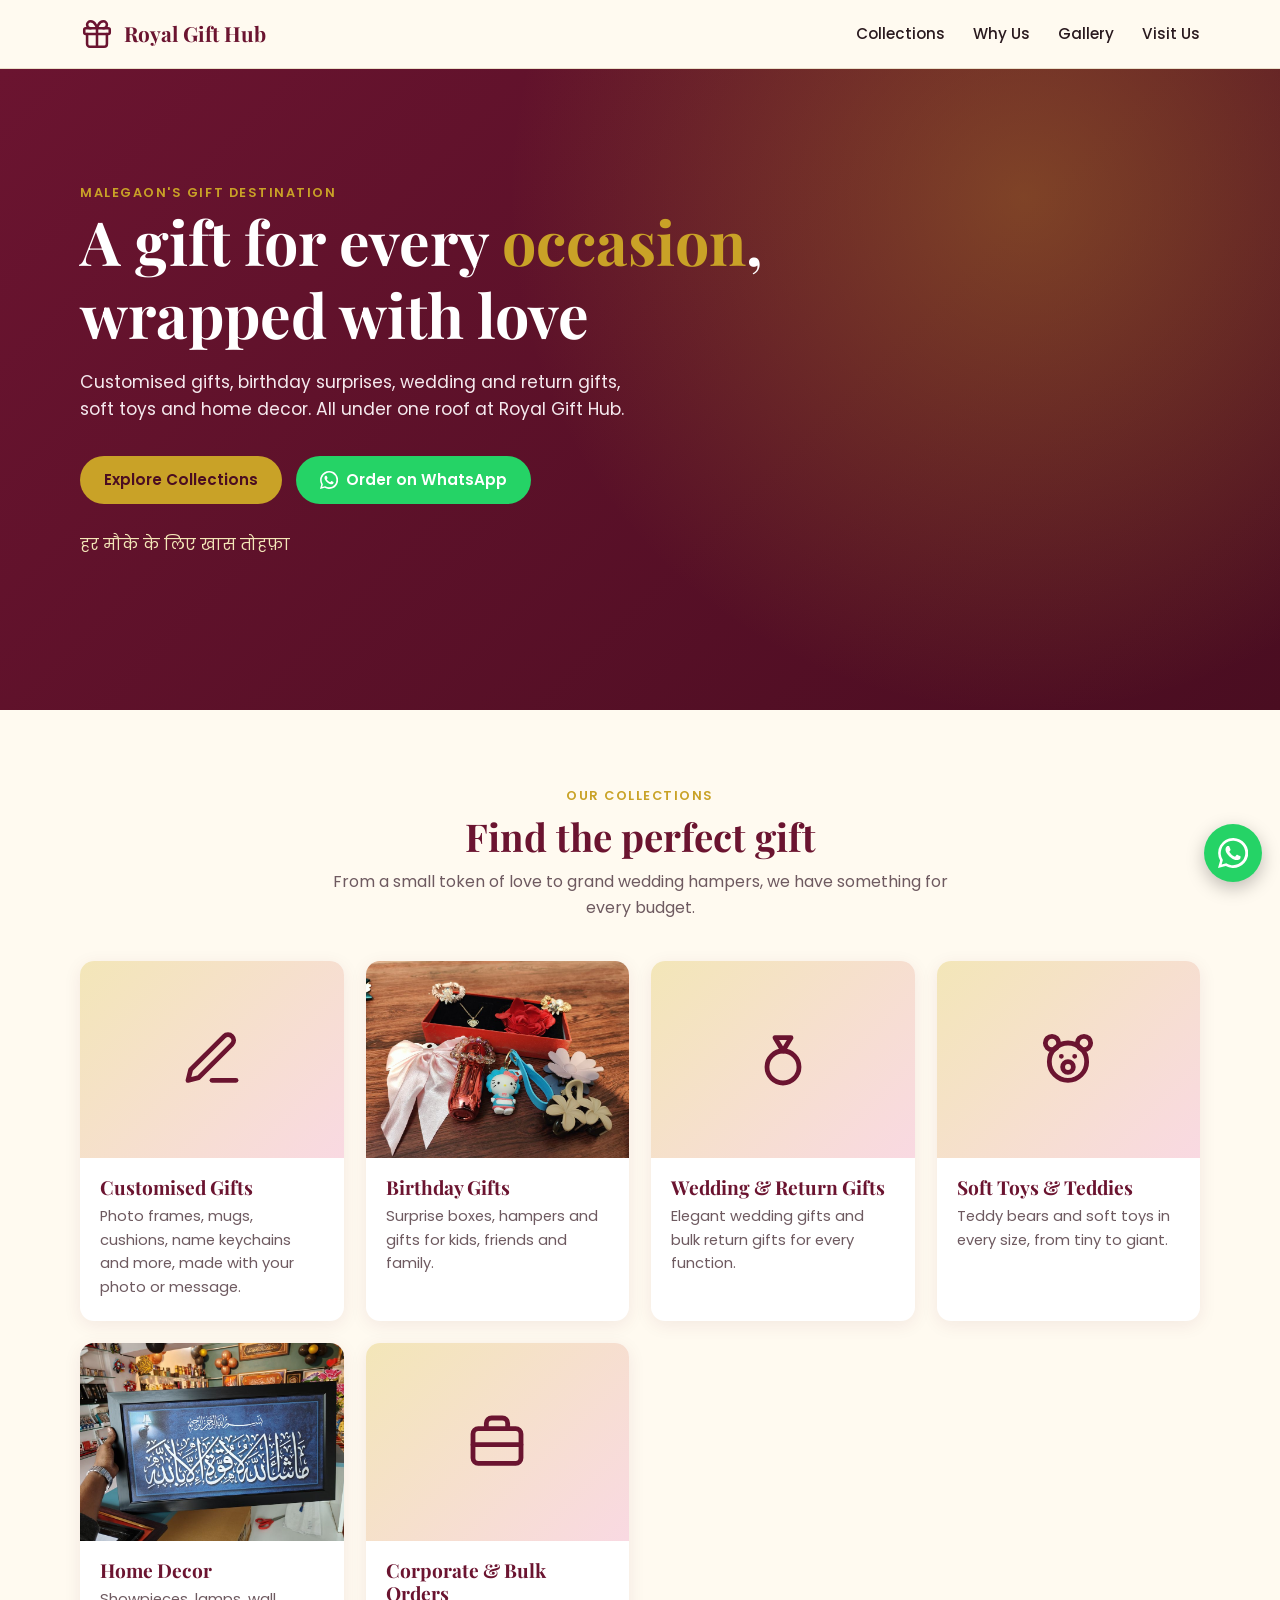
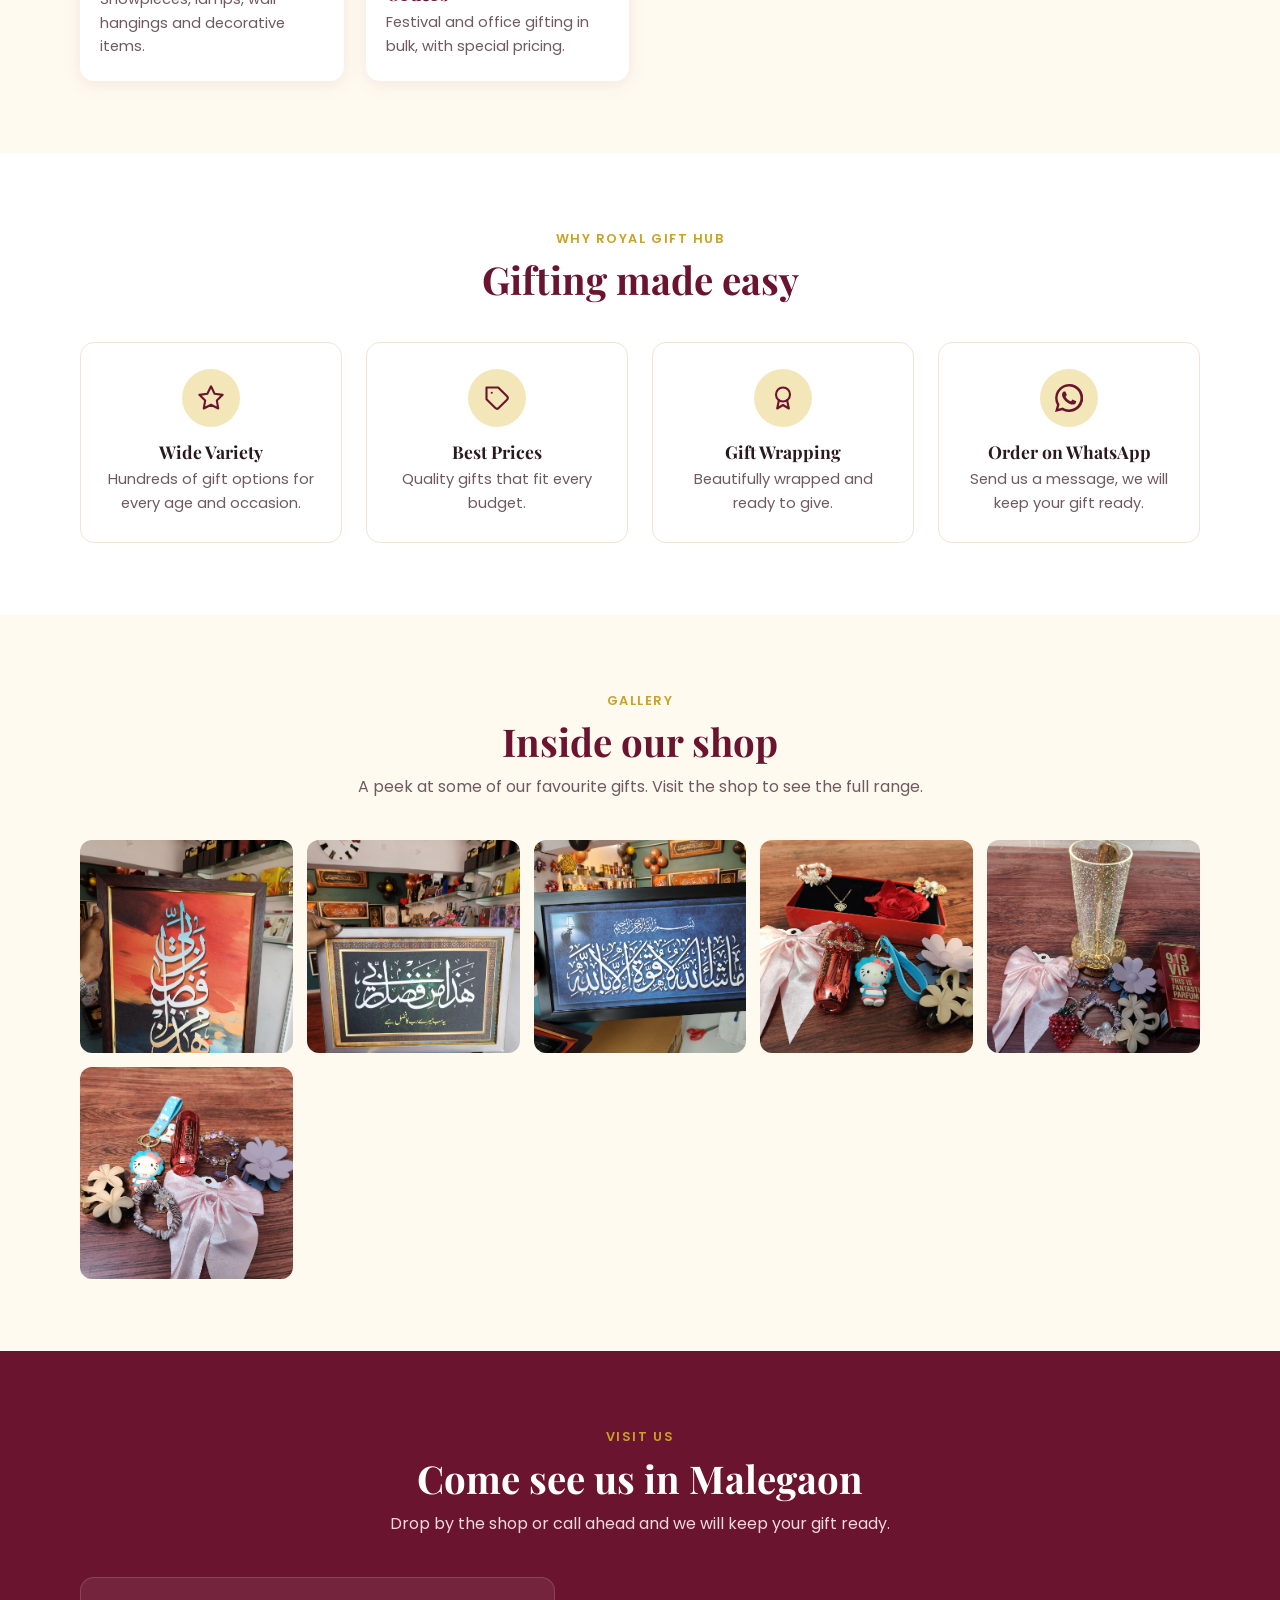
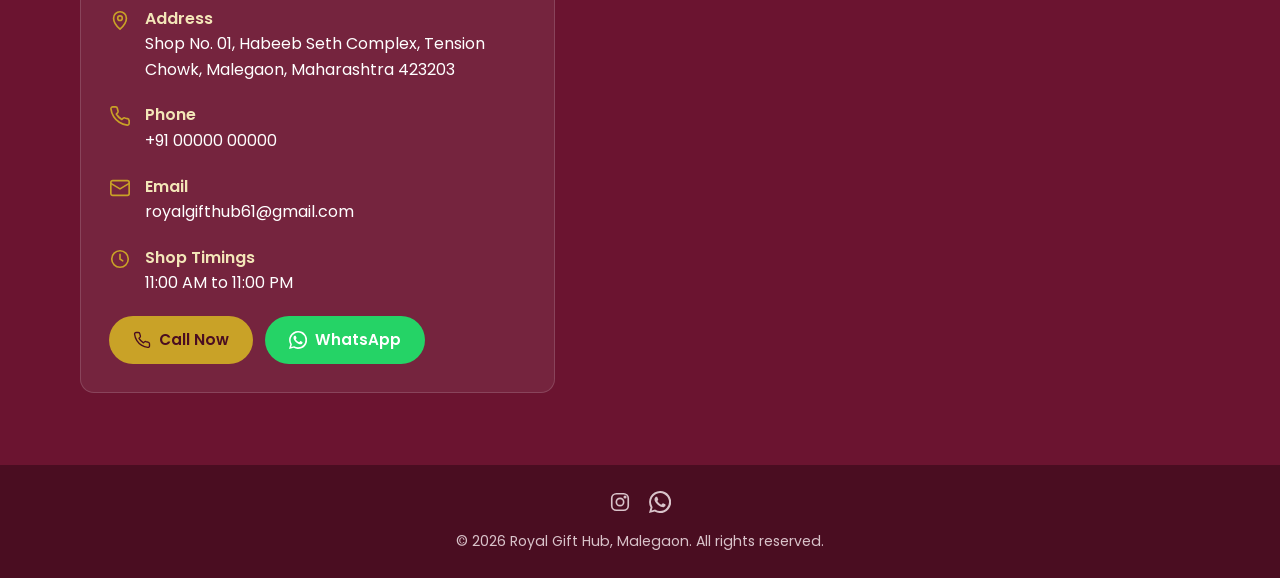
==== index.html @ 997fbe6c "Add Royal Gift Hub website Single-page site with collections, gallery, visit details, map and WhatsA" ====
<!doctype html>
<html lang="en">
<head>
<meta charset="utf-8">
<meta name="viewport" content="width=device-width, initial-scale=1">
<title>Royal Gift Hub | Gift Shop in Malegaon</title>
<meta name="description" content="Royal Gift Hub, Malegaon: customised gifts, birthday and wedding gifts, return gifts, soft toys, home decor and gift wrapping. Visit the shop or order on WhatsApp.">
<meta property="og:title" content="Royal Gift Hub, Malegaon">
<meta property="og:description" content="Gifts for every occasion: customised, birthday, wedding, return gifts and more.">
<meta property="og:image" content="images/og.jpg">
<link rel="preconnect" href="https://fonts.googleapis.com">
<link rel="preconnect" href="https://fonts.gstatic.com" crossorigin>
<link href="https://fonts.googleapis.com/css2?family=Playfair+Display:wght@600;700&family=Poppins:wght@400;500;600&display=swap" rel="stylesheet">
<style>
  :root {
    --maroon: #6b1430;
    --maroon-dark: #4a0d21;
    --gold: #c9a227;
    --gold-soft: #f3e6b8;
    --cream: #fffaf0;
    --ink: #2a1a1f;
    --muted: #6e5a60;
    --card: #ffffff;
    --radius: 14px;
  }
  * { box-sizing: border-box; margin: 0; padding: 0; }
  html { scroll-behavior: smooth; }
  body { font-family: "Poppins", system-ui, sans-serif; color: var(--ink); background: var(--cream); line-height: 1.6; }
  img { max-width: 100%; display: block; }
  a { color: inherit; text-decoration: none; }
  .wrap { width: min(1120px, 100% - 32px); margin-inline: auto; }
  h1, h2, h3 { font-family: "Playfair Display", Georgia, serif; line-height: 1.2; }
  section { padding: 72px 0; }
  .eyebrow { color: var(--gold); font-weight: 600; letter-spacing: .12em; text-transform: uppercase; font-size: .8rem; }
  .section-head { text-align: center; max-width: 620px; margin: 0 auto 40px; }
  .section-head h2 { font-size: clamp(1.7rem, 4vw, 2.4rem); color: var(--maroon); margin: 6px 0 10px; }
  .section-head p { color: var(--muted); }

  header { position: sticky; top: 0; z-index: 50; background: rgba(255,250,240,.95); backdrop-filter: blur(8px); border-bottom: 1px solid #eadfca; }
  .nav { display: flex; align-items: center; justify-content: space-between; height: 68px; }
  .logo { display: flex; align-items: center; gap: 10px; font-family: "Playfair Display", serif; font-weight: 700; font-size: 1.3rem; color: var(--maroon); }
  .logo svg { width: 34px; height: 34px; }
  .nav ul { display: flex; gap: 28px; list-style: none; font-weight: 500; font-size: .95rem; }
  .nav ul a:hover { color: var(--maroon); }
  .menu-btn { display: none; background: none; border: 0; cursor: pointer; padding: 8px; }
  .menu-btn span { display: block; width: 24px; height: 2px; background: var(--maroon); margin: 5px 0; }

  .btn { display: inline-flex; align-items: center; gap: 8px; padding: 12px 24px; border-radius: 999px; font-weight: 600; font-size: .95rem; transition: transform .15s, box-shadow .15s; }
  .btn:hover { transform: translateY(-2px); box-shadow: 0 8px 20px rgba(0,0,0,.15); }
  .btn-gold { background: var(--gold); color: var(--maroon-dark); }
  .btn-wa { background: #25d366; color: #fff; }
  .btn svg { width: 18px; height: 18px; }

  .hero { position: relative; color: #fff; padding: 110px 0 120px; overflow: hidden;
    background: radial-gradient(circle at 80% 20%, rgba(201,162,39,.35), transparent 45%), linear-gradient(135deg, var(--maroon) 0%, var(--maroon-dark) 100%); }
  .hero video { position: absolute; inset: 0; width: 100%; height: 100%; object-fit: cover; opacity: .28; }
  .hero .wrap { position: relative; }
  .hero h1 { font-size: clamp(2.2rem, 6vw, 3.8rem); max-width: 720px; }
  .hero h1 em { color: var(--gold); font-style: normal; }
  .hero p { max-width: 560px; margin: 18px 0 32px; font-size: 1.08rem; color: #f5e9ee; }
  .hero .cta { display: flex; flex-wrap: wrap; gap: 14px; }
  .hero .tagline-hi { margin-top: 28px; color: var(--gold-soft); font-size: 1rem; }

  .grid { display: grid; gap: 22px; grid-template-columns: repeat(auto-fill, minmax(240px, 1fr)); }
  .cat { background: var(--card); border-radius: var(--radius); overflow: hidden; box-shadow: 0 4px 18px rgba(107,20,48,.08); transition: transform .2s; }
  .cat:hover { transform: translateY(-4px); }
  .cat .thumb { aspect-ratio: 4/3; background: linear-gradient(135deg, var(--gold-soft), #f9d9e2); display: grid; place-items: center; }
  .cat .thumb img { width: 100%; height: 100%; object-fit: cover; }
  .cat .thumb svg { width: 64px; height: 64px; color: var(--maroon); }
  .cat .body { padding: 18px 20px 22px; }
  .cat h3 { font-size: 1.2rem; color: var(--maroon); margin-bottom: 6px; }
  .cat p { color: var(--muted); font-size: .92rem; }

  .why { background: #fff; }
  .features { display: grid; gap: 24px; grid-template-columns: repeat(auto-fit, minmax(220px, 1fr)); }
  .feature { text-align: center; padding: 26px 18px; border-radius: var(--radius); border: 1px solid #f0e6d0; }
  .feature .ic { width: 58px; height: 58px; margin: 0 auto 14px; border-radius: 50%; background: var(--gold-soft); display: grid; place-items: center; color: var(--maroon); }
  .feature .ic svg { width: 28px; height: 28px; }
  .feature h3 { font-size: 1.1rem; margin-bottom: 6px; }
  .feature p { color: var(--muted); font-size: .92rem; }

  .gallery { display: grid; gap: 14px; grid-template-columns: repeat(auto-fill, minmax(200px, 1fr)); }
  .gallery figure { aspect-ratio: 1; border-radius: 12px; overflow: hidden; background: linear-gradient(135deg, #f7ecd0, #f6dbe3); display: grid; place-items: center; color: var(--muted); font-size: .85rem; }
  .gallery img { width: 100%; height: 100%; object-fit: cover; transition: transform .3s; }
  .gallery figure:hover img { transform: scale(1.06); }

  .visit { background: var(--maroon); color: #fff; }
  .visit .section-head h2 { color: #fff; }
  .visit .section-head p { color: #f0d9e0; }
  .visit-grid { display: grid; gap: 28px; grid-template-columns: 1fr 1.3fr; align-items: stretch; }
  .info { background: rgba(255,255,255,.07); border: 1px solid rgba(255,255,255,.15); border-radius: var(--radius); padding: 28px; }
  .info-row { display: flex; gap: 14px; margin-bottom: 20px; }
  .info-row svg { width: 22px; height: 22px; flex: none; color: var(--gold); margin-top: 3px; }
  .info-row strong { display: block; color: var(--gold-soft); font-weight: 600; }
  .info .cta { display: flex; flex-wrap: wrap; gap: 12px; margin-top: 8px; }
  .map { border-radius: var(--radius); overflow: hidden; min-height: 340px; border: 0; width: 100%; height: 100%; }

  footer { background: var(--maroon-dark); color: #d9c3ca; text-align: center; padding: 26px 0; font-size: .88rem; }
  footer .social { display: flex; justify-content: center; gap: 18px; margin-bottom: 10px; }
  footer .social a:hover { color: var(--gold); }

  .wa-float { position: fixed; right: 18px; bottom: 18px; z-index: 60; width: 58px; height: 58px; border-radius: 50%; background: #25d366; display: grid; place-items: center; box-shadow: 0 6px 18px rgba(0,0,0,.25); }
  .wa-float svg { width: 30px; height: 30px; color: #fff; }

  @media (max-width: 820px) {
    .menu-btn { display: block; }
    .nav ul { position: absolute; top: 68px; left: 0; right: 0; flex-direction: column; gap: 0; background: var(--cream); border-bottom: 1px solid #eadfca; display: none; }
    .nav ul.open { display: flex; }
    .nav ul a { display: block; padding: 14px 16px; }
    .visit-grid { grid-template-columns: 1fr; }
    section { padding: 56px 0; }
    .hero { padding: 80px 0 90px; }
  }
</style>
</head>
<body>

<svg width="0" height="0" style="position:absolute">
  <symbol id="i-gift" viewBox="0 0 24 24" fill="none" stroke="currentColor" stroke-width="1.8" stroke-linecap="round" stroke-linejoin="round"><rect x="3" y="8" width="18" height="4" rx="1"/><path d="M12 8v13M19 12v7a2 2 0 0 1-2 2H7a2 2 0 0 1-2-2v-7"/><path d="M7.5 8a2.5 2.5 0 0 1 0-5C11 3 12 8 12 8s1-5 4.5-5a2.5 2.5 0 0 1 0 5"/></symbol>
  <symbol id="i-cake" viewBox="0 0 24 24" fill="none" stroke="currentColor" stroke-width="1.8" stroke-linecap="round" stroke-linejoin="round"><path d="M20 21v-8a2 2 0 0 0-2-2H6a2 2 0 0 0-2 2v8"/><path d="M4 16s.5-1 2-1 2.5 2 4 2 2.5-2 4-2 2.5 2 4 2 2-1 2-1"/><path d="M2 21h20M7 8v3M12 8v3M17 8v3M7 4h.01M12 4h.01M17 4h.01"/></symbol>
  <symbol id="i-ring" viewBox="0 0 24 24" fill="none" stroke="currentColor" stroke-width="1.8" stroke-linecap="round" stroke-linejoin="round"><circle cx="12" cy="15" r="6"/><path d="M9 4h6l-3 5z"/></symbol>
  <symbol id="i-pen" viewBox="0 0 24 24" fill="none" stroke="currentColor" stroke-width="1.8" stroke-linecap="round" stroke-linejoin="round"><path d="M12 20h9"/><path d="M16.5 3.5a2.1 2.1 0 0 1 3 3L7 19l-4 1 1-4z"/></symbol>
  <symbol id="i-bear" viewBox="0 0 24 24" fill="none" stroke="currentColor" stroke-width="1.8" stroke-linecap="round" stroke-linejoin="round"><circle cx="6" cy="6" r="2.5"/><circle cx="18" cy="6" r="2.5"/><circle cx="12" cy="13" r="7"/><circle cx="12" cy="15" r="2"/><path d="M9.5 11h.01M14.5 11h.01"/></symbol>
  <symbol id="i-home" viewBox="0 0 24 24" fill="none" stroke="currentColor" stroke-width="1.8" stroke-linecap="round" stroke-linejoin="round"><path d="M3 10.5 12 3l9 7.5V21H3z"/><path d="M9 21v-6h6v6"/></symbol>
  <symbol id="i-brief" viewBox="0 0 24 24" fill="none" stroke="currentColor" stroke-width="1.8" stroke-linecap="round" stroke-linejoin="round"><rect x="3" y="7" width="18" height="13" rx="2"/><path d="M8 7V5a2 2 0 0 1 2-2h4a2 2 0 0 1 2 2v2M3 13h18"/></symbol>
  <symbol id="i-ribbon" viewBox="0 0 24 24" fill="none" stroke="currentColor" stroke-width="1.8" stroke-linecap="round" stroke-linejoin="round"><circle cx="12" cy="9" r="6"/><path d="m8.5 14-1.5 7 5-3 5 3-1.5-7"/></symbol>
  <symbol id="i-tag" viewBox="0 0 24 24" fill="none" stroke="currentColor" stroke-width="1.8" stroke-linecap="round" stroke-linejoin="round"><path d="M20.6 13.4 13.4 20.6a2 2 0 0 1-2.8 0L3 13V3h10l7.6 7.6a2 2 0 0 1 0 2.8z"/><path d="M7.5 7.5h.01"/></symbol>
  <symbol id="i-star" viewBox="0 0 24 24" fill="none" stroke="currentColor" stroke-width="1.8" stroke-linecap="round" stroke-linejoin="round"><path d="m12 2 3.1 6.3 6.9 1-5 4.9 1.2 6.8L12 17.8 5.8 21l1.2-6.8-5-4.9 6.9-1z"/></symbol>
  <symbol id="i-pin" viewBox="0 0 24 24" fill="none" stroke="currentColor" stroke-width="1.8" stroke-linecap="round" stroke-linejoin="round"><path d="M12 22s7-6.2 7-12a7 7 0 0 0-14 0c0 5.8 7 12 7 12z"/><circle cx="12" cy="10" r="2.5"/></symbol>
  <symbol id="i-phone" viewBox="0 0 24 24" fill="none" stroke="currentColor" stroke-width="1.8" stroke-linecap="round" stroke-linejoin="round"><path d="M22 16.9v3a2 2 0 0 1-2.2 2 19.8 19.8 0 0 1-8.6-3.1 19.5 19.5 0 0 1-6-6A19.8 19.8 0 0 1 2.1 4.2 2 2 0 0 1 4.1 2h3a2 2 0 0 1 2 1.7c.1.9.4 1.8.7 2.7a2 2 0 0 1-.5 2.1L8 9.8a16 16 0 0 0 6 6l1.3-1.3a2 2 0 0 1 2.1-.4c.9.3 1.8.6 2.7.7a2 2 0 0 1 1.7 2z"/></symbol>
  <symbol id="i-mail" viewBox="0 0 24 24" fill="none" stroke="currentColor" stroke-width="1.8" stroke-linecap="round" stroke-linejoin="round"><rect x="2" y="4" width="20" height="16" rx="2"/><path d="m22 7-10 6L2 7"/></symbol>
  <symbol id="i-clock" viewBox="0 0 24 24" fill="none" stroke="currentColor" stroke-width="1.8" stroke-linecap="round" stroke-linejoin="round"><circle cx="12" cy="12" r="9"/><path d="M12 7v5l3 2"/></symbol>
  <symbol id="i-wa" viewBox="0 0 24 24" fill="currentColor"><path d="M17.5 14.4c-.3-.1-1.8-.9-2-1-.3-.1-.5-.1-.7.1-.2.3-.8 1-.9 1.2-.2.2-.3.2-.6.1-.3-.1-1.300-.5-2.400-1.500-.9-.8-1.5-1.8-1.7-2.1-.2-.3 0-.5.1-.6l.4-.5c.2-.2.2-.3.3-.5.1-.2 0-.4 0-.5l-.9-2.2c-.2-.6-.5-.5-.7-.5h-.6c-.2 0-.5.1-.8.4-.3.3-1 1-1 2.5s1.1 2.9 1.2 3.1c.1.2 2.1 3.2 5.1 4.5.7.3 1.3.5 1.7.6.7.2 1.4.2 1.9.1.6-.1 1.8-.7 2-1.4.2-.7.2-1.3.2-1.4-.1-.1-.3-.2-.6-.4zM12 21.8c-1.8 0-3.5-.5-5-1.4l-.4-.2-3.7 1 1-3.6-.2-.4A9.8 9.8 0 1 1 12 21.8zM12 0a12 12 0 0 0-10.3 18L0 24l6.2-1.6A12 12 0 1 0 12 0z"/></symbol>
  <symbol id="i-insta" viewBox="0 0 24 24" fill="none" stroke="currentColor" stroke-width="1.8"><rect x="3" y="3" width="18" height="18" rx="5"/><circle cx="12" cy="12" r="4"/><circle cx="17.5" cy="6.5" r=".8" fill="currentColor"/></symbol>
</svg>

<header>
  <nav class="wrap nav">
    <a href="#top" class="logo"><svg><use href="#i-gift"/></svg>Royal Gift Hub</a>
    <button class="menu-btn" aria-label="Open menu" onclick="document.getElementById('menu').classList.toggle('open')"><span></span><span></span><span></span></button>
    <ul id="menu" onclick="this.classList.remove('open')">
      <li><a href="#collections">Collections</a></li>
      <li><a href="#why">Why Us</a></li>
      <li><a href="#gallery">Gallery</a></li>
      <li><a href="#visit">Visit Us</a></li>
    </ul>
  </nav>
</header>

<main id="top">
  <section class="hero">
    <!-- Optional: put a short shop video at images/shop.mp4 and it plays behind the hero -->
    <video id="hero-video" autoplay muted loop playsinline></video>
    <div class="wrap">
      <span class="eyebrow">Malegaon's Gift Destination</span>
      <h1>A gift for every <em>occasion</em>, wrapped with love</h1>
      <p>Customised gifts, birthday surprises, wedding and return gifts, soft toys and home decor. All under one roof at Royal Gift Hub.</p>
      <div class="cta">
        <a class="btn btn-gold" href="#collections">Explore Collections</a>
        <a class="btn btn-wa js-wa" href="#" target="_blank" rel="noopener"><svg><use href="#i-wa"/></svg>Order on WhatsApp</a>
      </div>
      <p class="tagline-hi">हर मौके के लिए खास तोहफ़ा</p>
    </div>
  </section>

  <section id="collections">
    <div class="wrap">
      <div class="section-head">
        <span class="eyebrow">Our Collections</span>
        <h2>Find the perfect gift</h2>
        <p>From a small token of love to grand wedding hampers, we have something for every budget.</p>
      </div>
      <!-- Real photo for a card: add images/cat-<key>.jpg (custom, birthday, wedding, toys, decor, corporate). Until then the icon shows. -->
      <div class="grid" id="cat-grid"></div>
    </div>
  </section>

  <section id="why" class="why">
    <div class="wrap">
      <div class="section-head">
        <span class="eyebrow">Why Royal Gift Hub</span>
        <h2>Gifting made easy</h2>
      </div>
      <div class="features">
        <div class="feature"><div class="ic"><svg><use href="#i-star"/></svg></div><h3>Wide Variety</h3><p>Hundreds of gift options for every age and occasion.</p></div>
        <div class="feature"><div class="ic"><svg><use href="#i-tag"/></svg></div><h3>Best Prices</h3><p>Quality gifts that fit every budget.</p></div>
        <div class="feature"><div class="ic"><svg><use href="#i-ribbon"/></svg></div><h3>Gift Wrapping</h3><p>Beautifully wrapped and ready to give.</p></div>
        <div class="feature"><div class="ic"><svg><use href="#i-wa"/></svg></div><h3>Order on WhatsApp</h3><p>Send us a message, we will keep your gift ready.</p></div>
      </div>
    </div>
  </section>

  <section id="gallery">
    <div class="wrap">
      <div class="section-head">
        <span class="eyebrow">Gallery</span>
        <h2>Inside our shop</h2>
        <p>A peek at some of our favourite gifts. Visit the shop to see the full range.</p>
      </div>
      <!-- Add photos as images/gallery-1.jpg ... gallery-8.jpg -->
      <div class="gallery" id="gallery-grid"></div>
    </div>
  </section>

  <section id="visit" class="visit">
    <div class="wrap">
      <div class="section-head">
        <span class="eyebrow">Visit Us</span>
        <h2>Come see us in Malegaon</h2>
        <p>Drop by the shop or call ahead and we will keep your gift ready.</p>
      </div>
      <div class="visit-grid">
        <div class="info">
          <div class="info-row"><svg><use href="#i-pin"/></svg><div><strong>Address</strong><span class="js-address"></span></div></div>
          <div class="info-row"><svg><use href="#i-phone"/></svg><div><strong>Phone</strong><a class="js-phone js-phone-text" href="#"></a></div></div>
          <div class="info-row"><svg><use href="#i-mail"/></svg><div><strong>Email</strong><a class="js-email" href="#"></a></div></div>
          <div class="info-row"><svg><use href="#i-clock"/></svg><div><strong>Shop Timings</strong><span class="js-hours"></span></div></div>
          <div class="cta">
            <a class="btn btn-gold js-phone" href="#"><svg><use href="#i-phone"/></svg>Call Now</a>
            <a class="btn btn-wa js-wa" href="#" target="_blank" rel="noopener"><svg><use href="#i-wa"/></svg>WhatsApp</a>
          </div>
        </div>
        <iframe class="map js-map" title="Royal Gift Hub location" loading="lazy" referrerpolicy="no-referrer-when-downgrade"></iframe>
      </div>
    </div>
  </section>
</main>

<footer>
  <div class="social">
    <a class="js-insta" href="#" target="_blank" rel="noopener" aria-label="Instagram"><svg width="22" height="22"><use href="#i-insta"/></svg></a>
    <a class="js-wa" href="#" target="_blank" rel="noopener" aria-label="WhatsApp"><svg width="22" height="22"><use href="#i-wa"/></svg></a>
  </div>
  <p>&copy; <span id="year"></span> Royal Gift Hub, Malegaon. All rights reserved.</p>
</footer>

<a class="wa-float js-wa" href="#" target="_blank" rel="noopener" aria-label="Chat on WhatsApp"><svg><use href="#i-wa"/></svg></a>

<script>
  // ===== Edit shop details here =====
  const SHOP = {
    phone: "+91 00000 00000",                              // TODO: shop phone number
    whatsapp: "910000000000",                              // TODO: WhatsApp number, digits only, with 91
    email: "royalgifthub61@gmail.com",
    address: "Shop No. 01, Habeeb Seth Complex, Tension Chowk, Malegaon, Maharashtra 423203",
    hours: "11:00 AM to 11:00 PM",
    mapQuery: "Tension Chowk, Malegaon, Maharashtra 423203",      // TODO: replace with shop's Google Maps listing once created
    instagram: "https://instagram.com/",                   // TODO: Instagram page, if any
    galleryCount: 6
  };

  const CATEGORIES = [
    { key: "custom",    icon: "i-pen",   title: "Customised Gifts",          text: "Photo frames, mugs, cushions, name keychains and more, made with your photo or message." },
    { key: "birthday",  icon: "i-cake",  title: "Birthday Gifts",            text: "Surprise boxes, hampers and gifts for kids, friends and family." },
    { key: "wedding",   icon: "i-ring",  title: "Wedding & Return Gifts",    text: "Elegant wedding gifts and bulk return gifts for every function." },
    { key: "toys",      icon: "i-bear",  title: "Soft Toys & Teddies",       text: "Teddy bears and soft toys in every size, from tiny to giant." },
    { key: "decor",     icon: "i-home",  title: "Home Decor",                text: "Showpieces, lamps, wall hangings and decorative items." },
    { key: "corporate", icon: "i-brief", title: "Corporate & Bulk Orders",   text: "Festival and office gifting in bulk, with special pricing." }
  ];
  // ==================================

  const waMsg = encodeURIComponent("Hello Royal Gift Hub, I would like to know about your gifts.");
  document.querySelectorAll(".js-wa").forEach(a => a.href = `https://wa.me/${SHOP.whatsapp}?text=${waMsg}`);
  document.querySelectorAll(".js-phone").forEach(a => a.href = `tel:${SHOP.phone.replace(/\s/g, "")}`);
  document.querySelectorAll(".js-phone-text").forEach(a => a.textContent = SHOP.phone);
  document.querySelectorAll(".js-email").forEach(a => { a.href = `mailto:${SHOP.email}`; a.textContent = SHOP.email; });
  document.querySelectorAll(".js-address").forEach(el => el.textContent = SHOP.address);
  document.querySelectorAll(".js-hours").forEach(el => el.textContent = SHOP.hours);
  document.querySelectorAll(".js-insta").forEach(a => a.href = SHOP.instagram);
  document.querySelector(".js-map").src = `https://maps.google.com/maps?q=${encodeURIComponent(SHOP.mapQuery)}&output=embed`;
  document.getElementById("year").textContent = new Date().getFullYear();

  const iconSvg = id => `<svg><use href="#${id}"/></svg>`;

  const catGrid = document.getElementById("cat-grid");
  CATEGORIES.forEach(c => {
    const card = document.createElement("article");
    card.className = "cat";
    card.innerHTML = `<div class="thumb">${iconSvg(c.icon)}</div><div class="body"><h3></h3><p></p></div>`;
    card.querySelector("h3").textContent = c.title;
    card.querySelector("p").textContent = c.text;
    const thumb = card.querySelector(".thumb");
    const img = new Image();
    img.alt = c.title;
    img.onload = () => { thumb.innerHTML = ""; thumb.appendChild(img); };
    img.src = `images/cat-${c.key}.jpg`;
    catGrid.appendChild(card);
  });

  const galleryGrid = document.getElementById("gallery-grid");
  for (let i = 1; i <= SHOP.galleryCount; i++) {
    const fig = document.createElement("figure");
    const img = new Image();
    img.alt = `Royal Gift Hub gift ${i}`;
    img.loading = "lazy";
    img.onerror = () => { fig.textContent = "Photo coming soon"; };
    img.src = `images/gallery-${i}.jpg`;
    fig.appendChild(img);
    galleryGrid.appendChild(fig);
  }

  const video = document.getElementById("hero-video");
  video.onerror = () => video.remove();
  video.src = "images/shop.mp4";
</script>
</body>
</html>
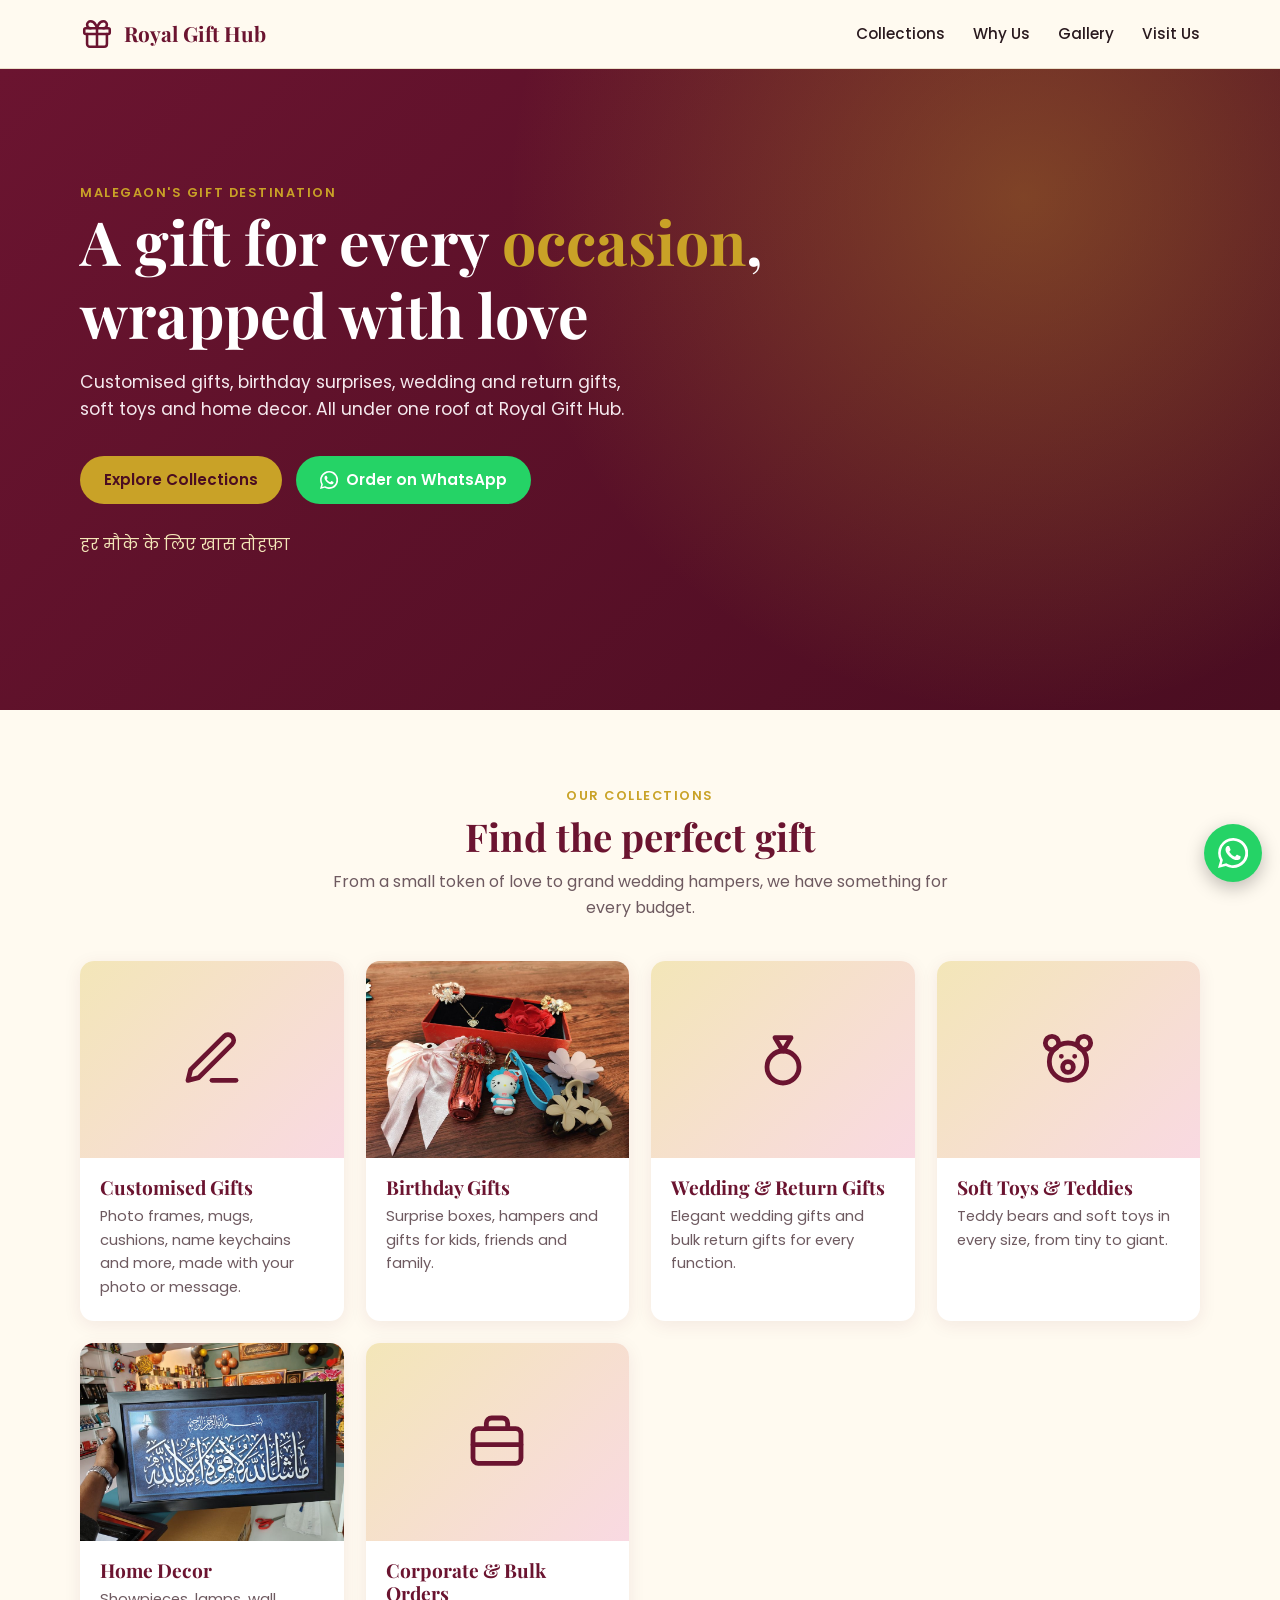
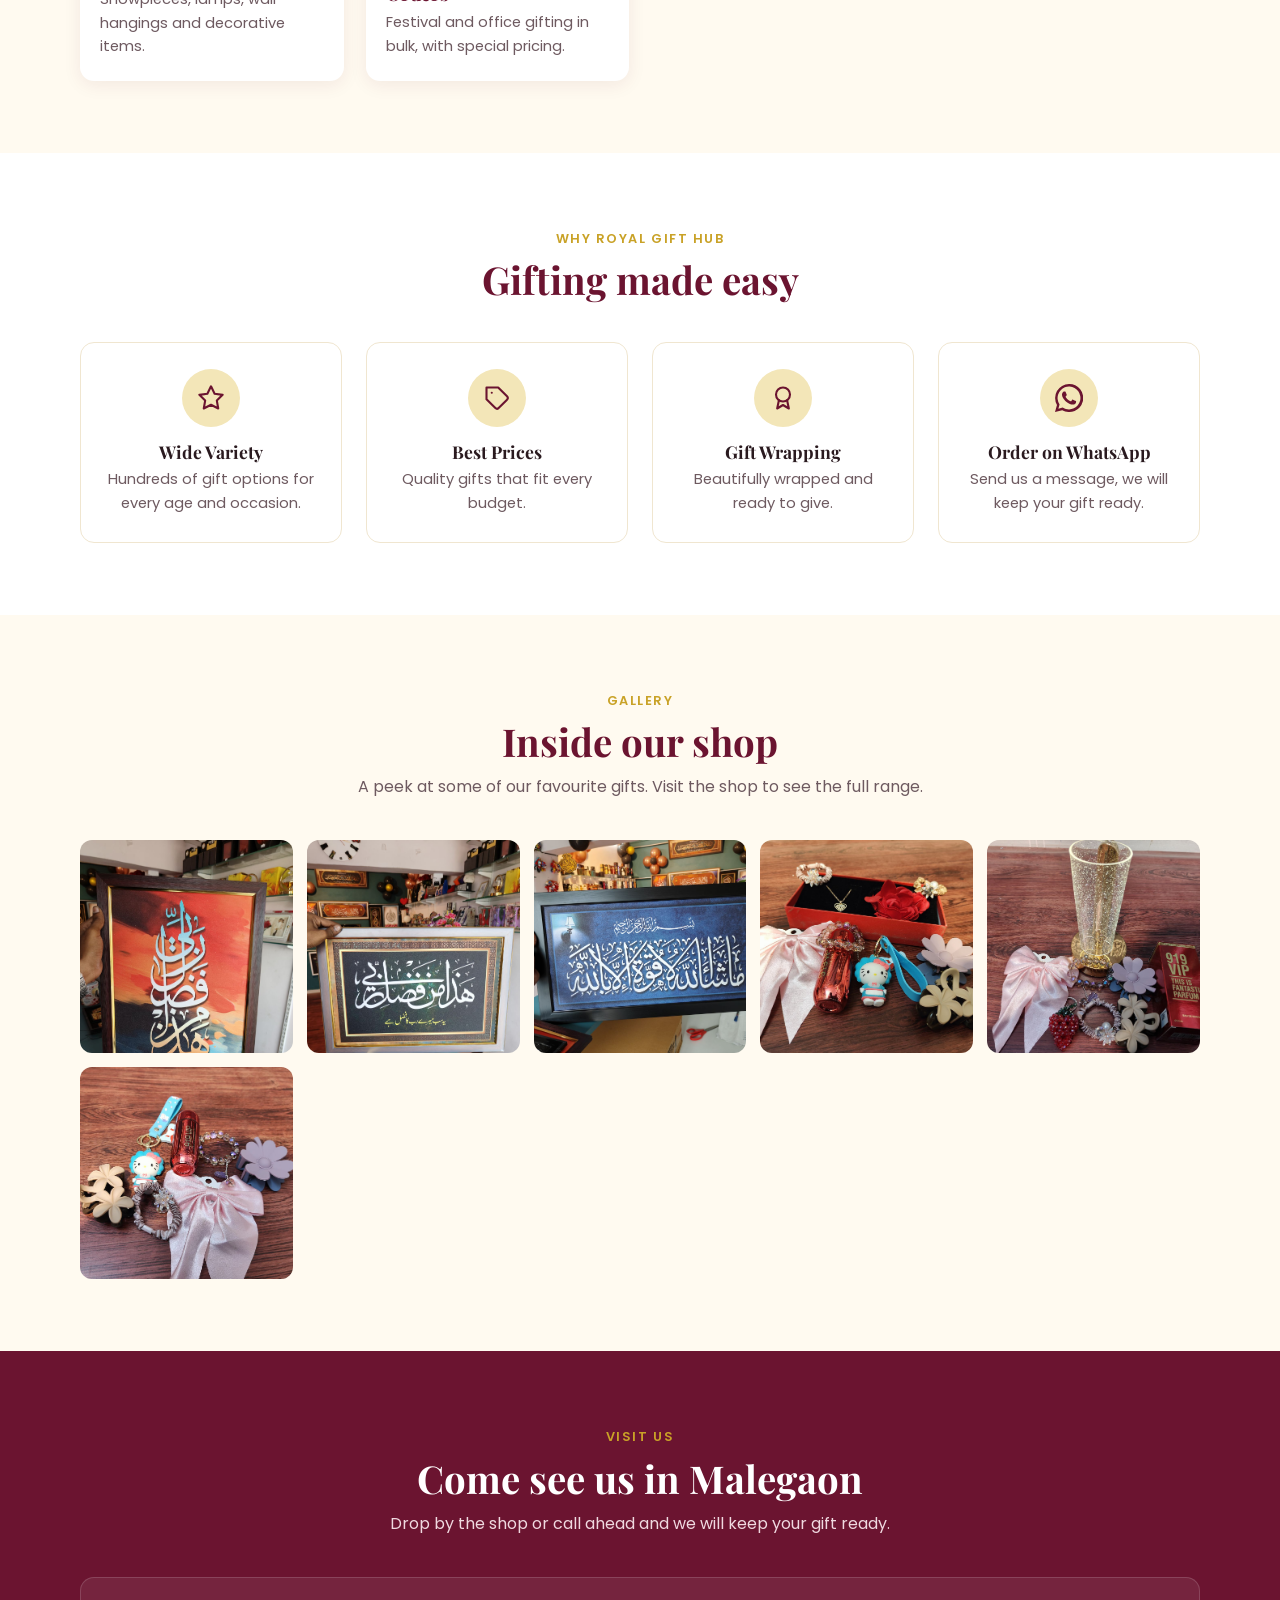
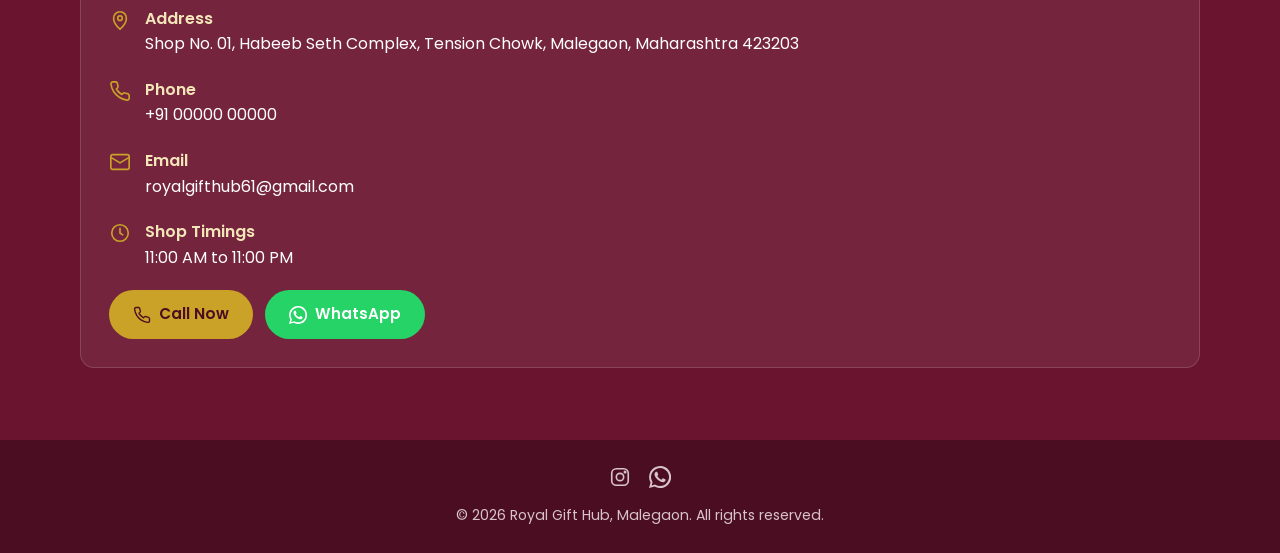
==== commit 6a2d6749: "Hide map until shop has its own pin Searching Tension Chowk embedded the Aarfi Chowk place card with" ====
--- a/index.html
+++ b/index.html
@@ -244,7 +244,9 @@
     email: "royalgifthub61@gmail.com",
     address: "Shop No. 01, Habeeb Seth Complex, Tension Chowk, Malegaon, Maharashtra 423203",
     hours: "11:00 AM to 11:00 PM",
-    mapQuery: "Tension Chowk, Malegaon, Maharashtra 423203",      // TODO: replace with shop's Google Maps listing once created
+    // Map stays hidden while empty. A place name here can pull in another place's rating card,
+    // so use the shop's exact "lat,long" pin or its own Google Business listing name once verified.
+    mapQuery: "",
     instagram: "https://instagram.com/",                   // TODO: Instagram page, if any
     galleryCount: 6
   };
@@ -267,7 +269,13 @@
   document.querySelectorAll(".js-address").forEach(el => el.textContent = SHOP.address);
   document.querySelectorAll(".js-hours").forEach(el => el.textContent = SHOP.hours);
   document.querySelectorAll(".js-insta").forEach(a => a.href = SHOP.instagram);
-  document.querySelector(".js-map").src = `https://maps.google.com/maps?q=${encodeURIComponent(SHOP.mapQuery)}&output=embed`;
+  const map = document.querySelector(".js-map");
+  if (SHOP.mapQuery) {
+    map.src = `https://maps.google.com/maps?q=${encodeURIComponent(SHOP.mapQuery)}&z=17&output=embed`;
+  } else {
+    map.remove();
+    document.querySelector(".visit-grid").style.gridTemplateColumns = "1fr";
+  }
   document.getElementById("year").textContent = new Date().getFullYear();
 
   const iconSvg = id => `<svg><use href="#${id}"/></svg>`;
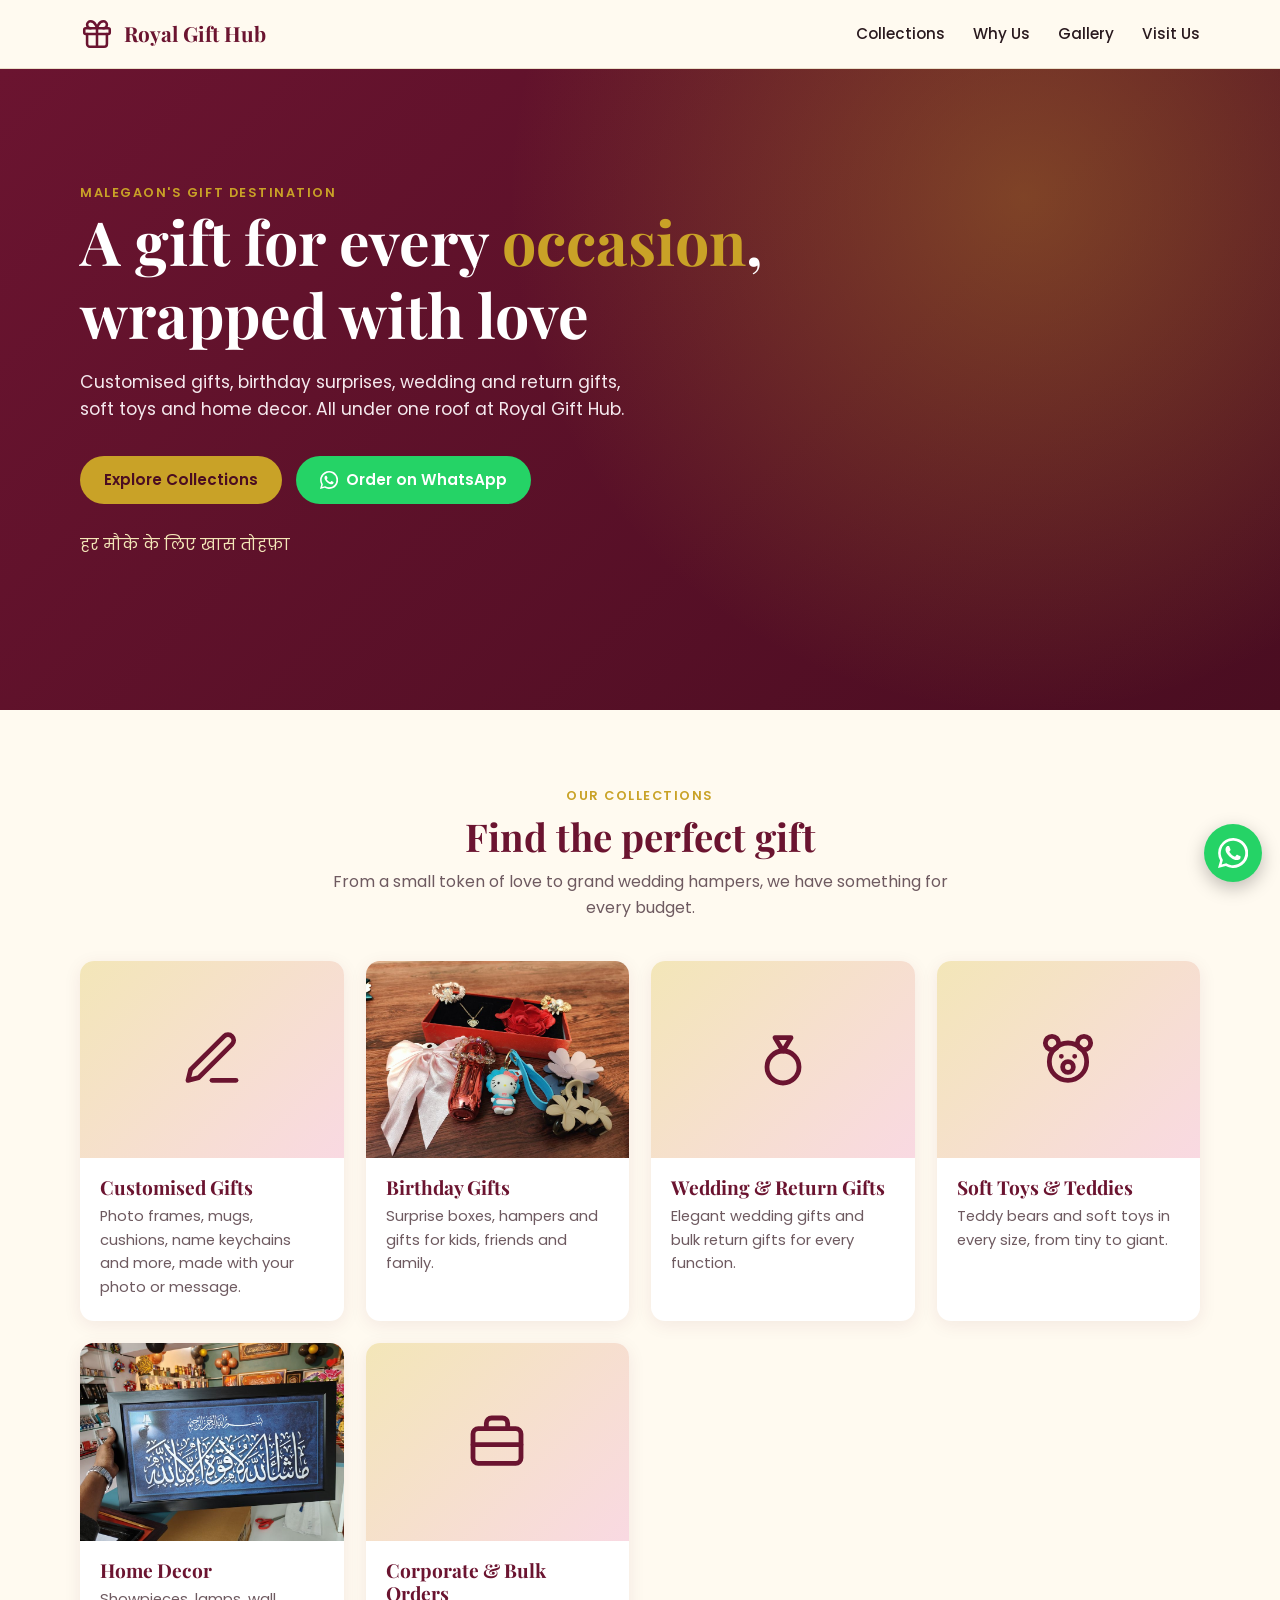
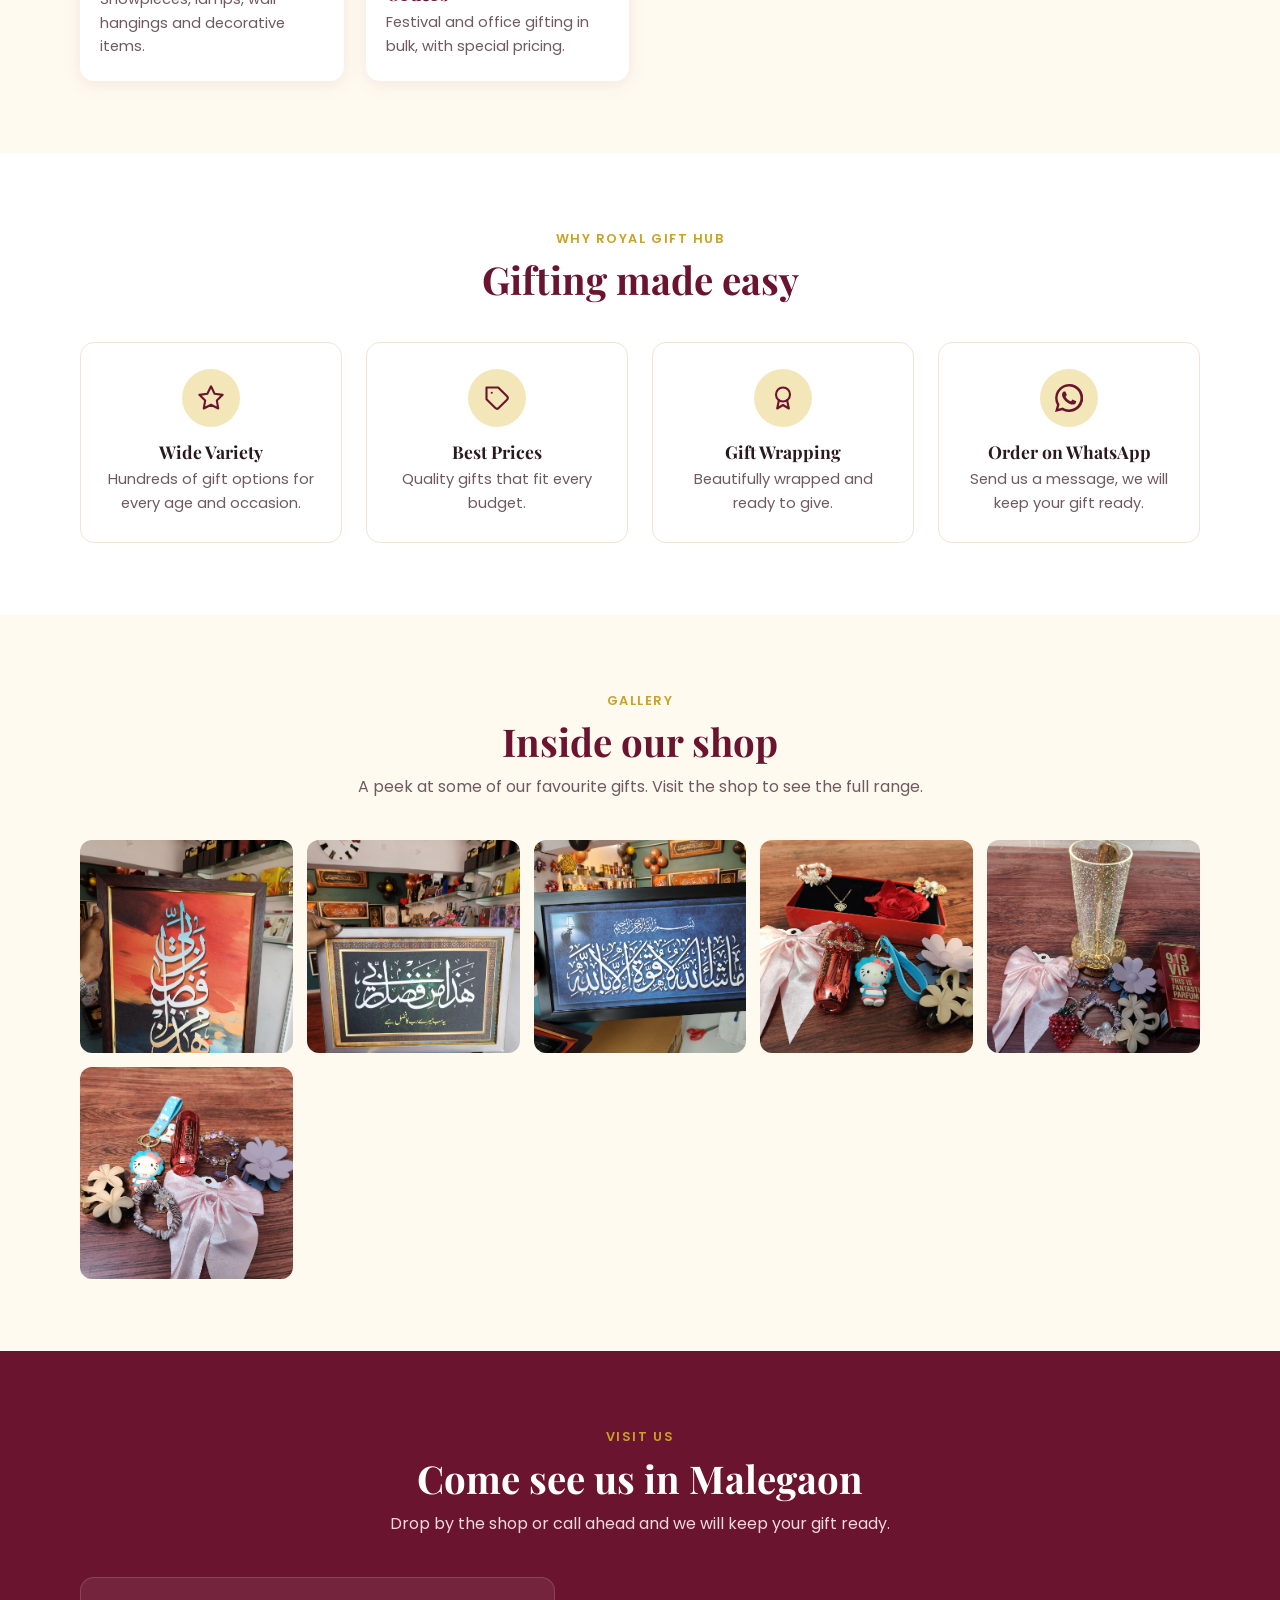
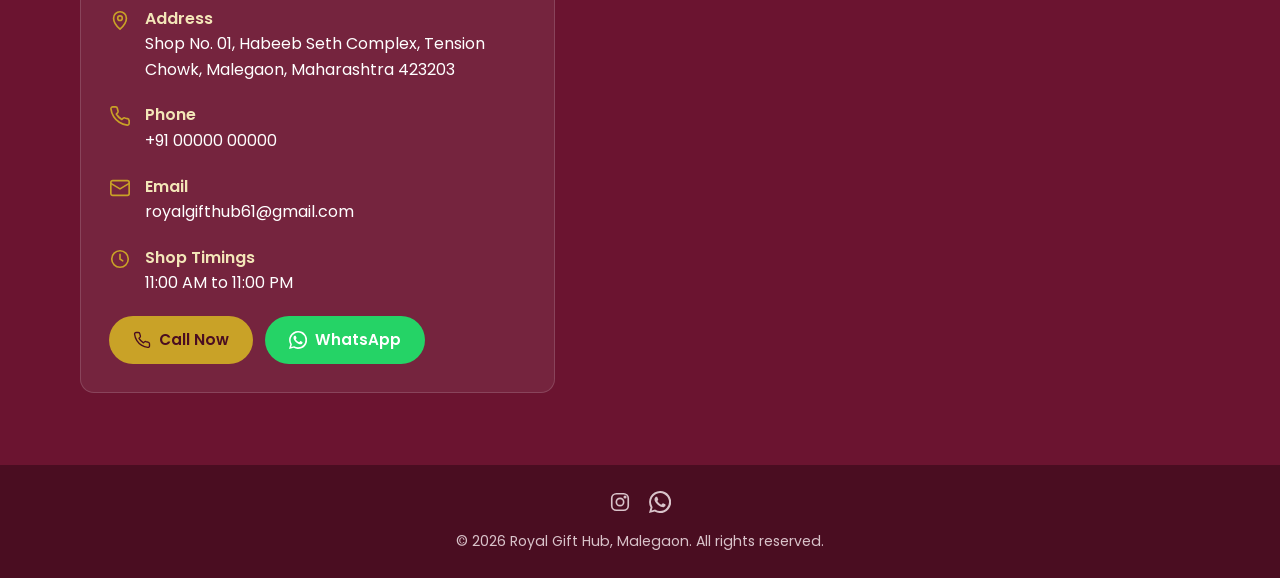
==== commit be632791: "Restore map embed for Tension Chowk Reverts 6a2d674 at the owner's request.  Co-Authored-By: Claude " ====
--- a/index.html
+++ b/index.html
@@ -244,9 +244,7 @@
     email: "royalgifthub61@gmail.com",
     address: "Shop No. 01, Habeeb Seth Complex, Tension Chowk, Malegaon, Maharashtra 423203",
     hours: "11:00 AM to 11:00 PM",
-    // Map stays hidden while empty. A place name here can pull in another place's rating card,
-    // so use the shop's exact "lat,long" pin or its own Google Business listing name once verified.
-    mapQuery: "",
+    mapQuery: "Tension Chowk, Malegaon, Maharashtra 423203",      // TODO: replace with shop's Google Maps listing once created
     instagram: "https://instagram.com/",                   // TODO: Instagram page, if any
     galleryCount: 6
   };
@@ -269,13 +267,7 @@
   document.querySelectorAll(".js-address").forEach(el => el.textContent = SHOP.address);
   document.querySelectorAll(".js-hours").forEach(el => el.textContent = SHOP.hours);
   document.querySelectorAll(".js-insta").forEach(a => a.href = SHOP.instagram);
-  const map = document.querySelector(".js-map");
-  if (SHOP.mapQuery) {
-    map.src = `https://maps.google.com/maps?q=${encodeURIComponent(SHOP.mapQuery)}&z=17&output=embed`;
-  } else {
-    map.remove();
-    document.querySelector(".visit-grid").style.gridTemplateColumns = "1fr";
-  }
+  document.querySelector(".js-map").src = `https://maps.google.com/maps?q=${encodeURIComponent(SHOP.mapQuery)}&output=embed`;
   document.getElementById("year").textContent = new Date().getFullYear();
 
   const iconSvg = id => `<svg><use href="#${id}"/></svg>`;
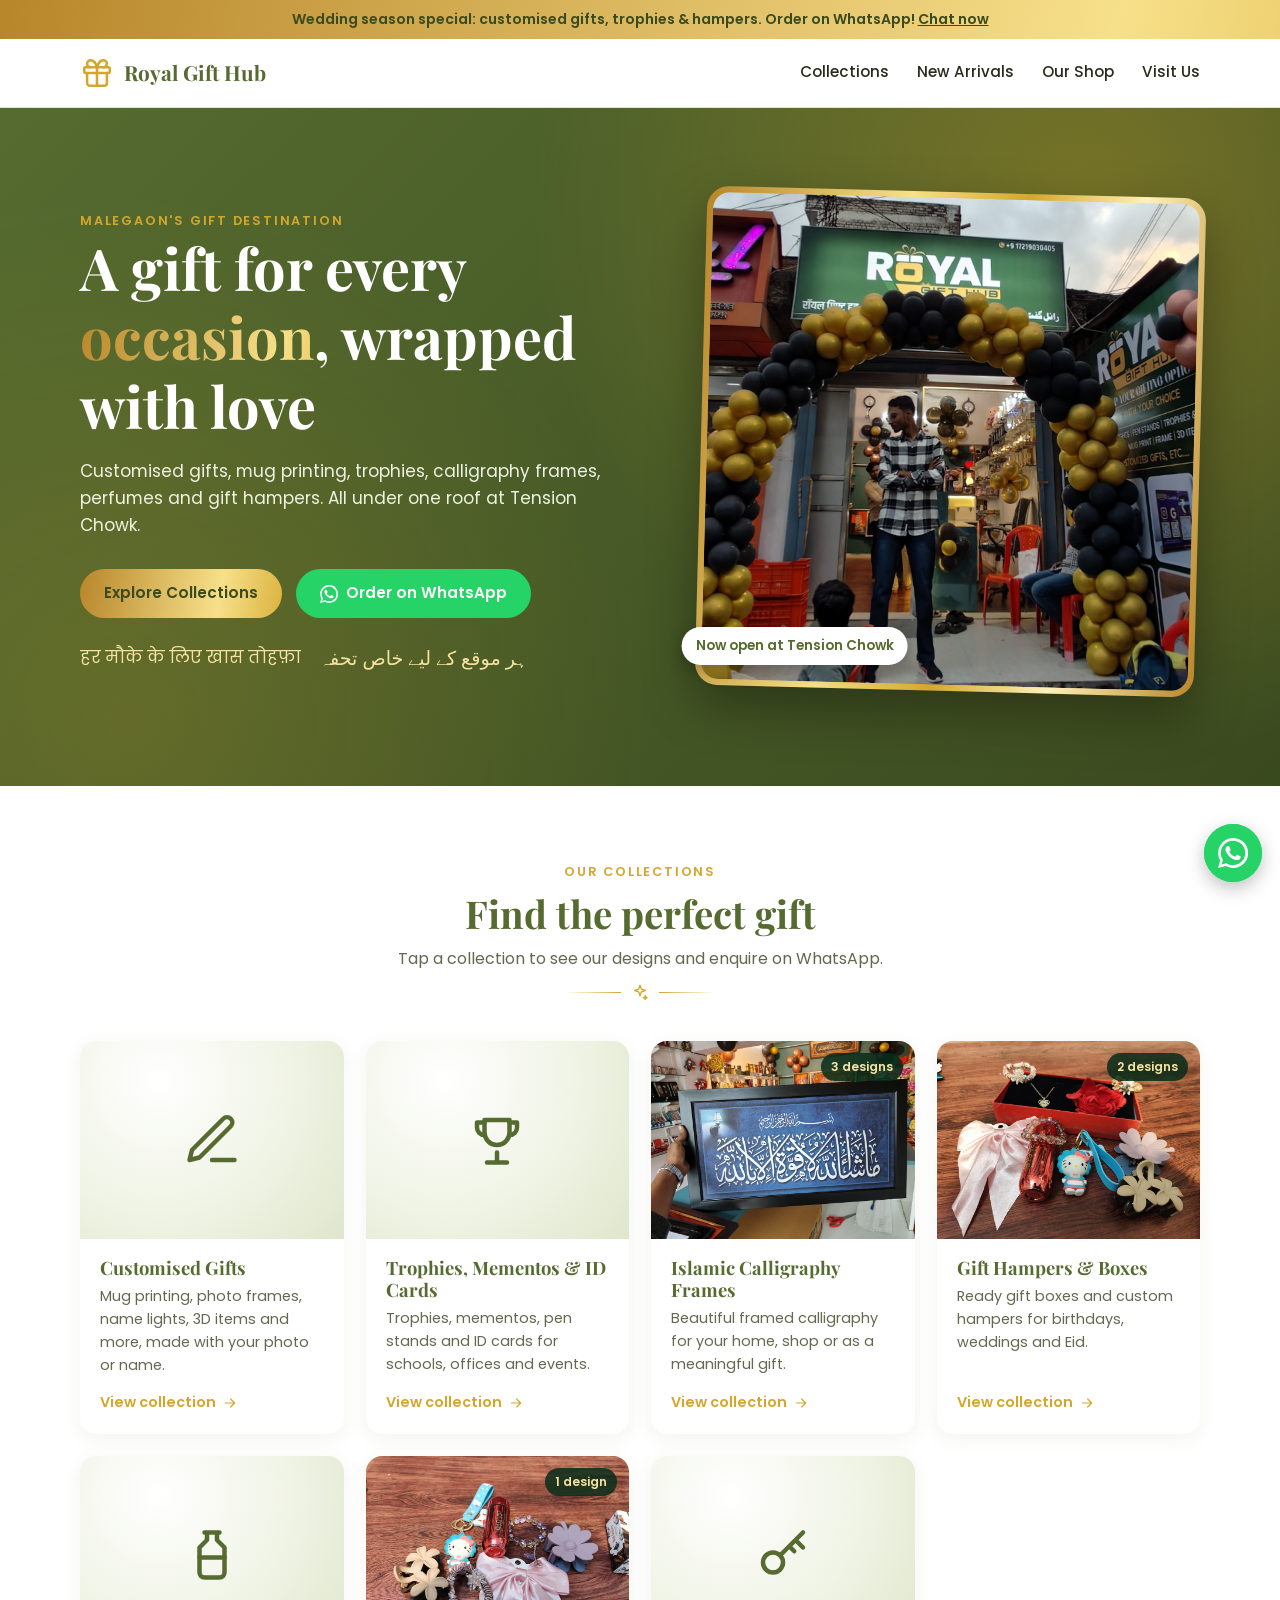
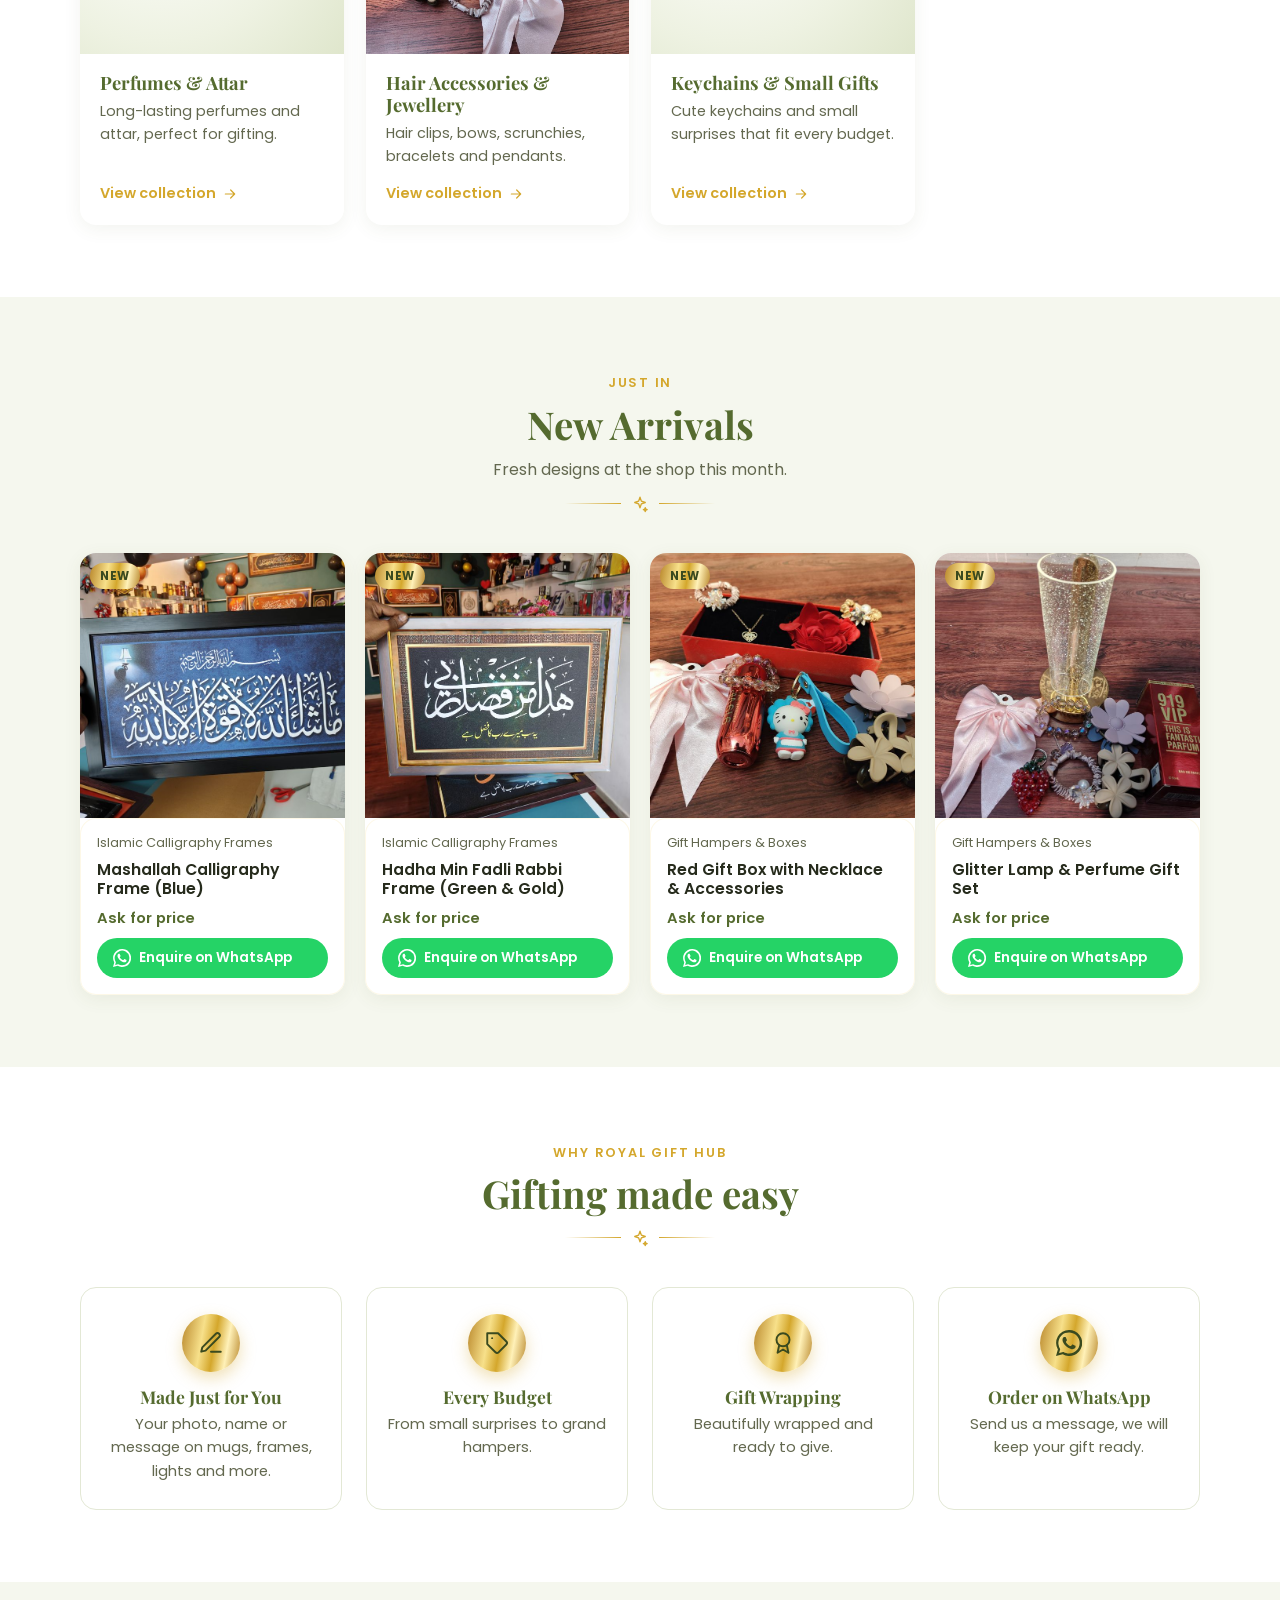
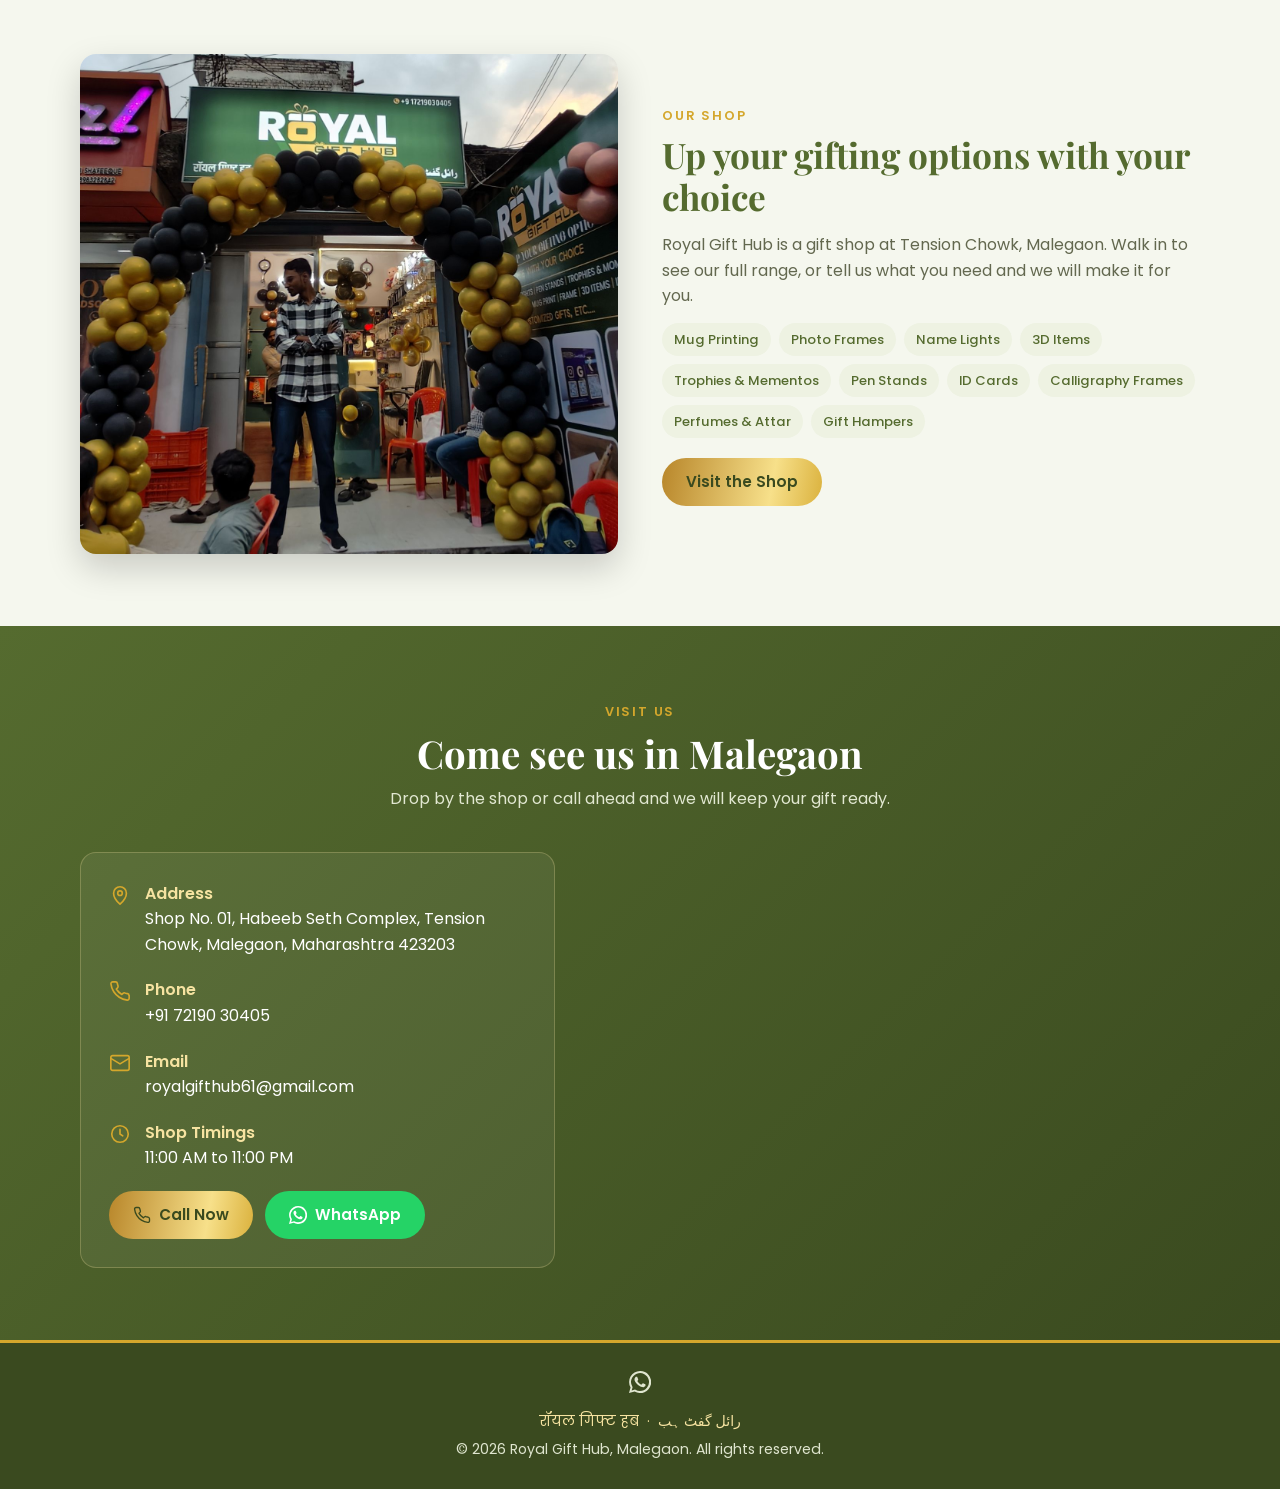
==== commit a8eb602c: "Redesign: olive and white theme, category pages, new arrivals - Olive green and white to match the s" ====
--- a/index.html
+++ b/index.html
@@ -4,304 +4,148 @@
 <meta charset="utf-8">
 <meta name="viewport" content="width=device-width, initial-scale=1">
 <title>Royal Gift Hub | Gift Shop in Malegaon</title>
-<meta name="description" content="Royal Gift Hub, Malegaon: customised gifts, birthday and wedding gifts, return gifts, soft toys, home decor and gift wrapping. Visit the shop or order on WhatsApp.">
+<meta name="description" content="Royal Gift Hub, Tension Chowk, Malegaon: customised gifts, mug printing, trophies, Islamic calligraphy frames, perfumes, gift hampers and more. Order on WhatsApp.">
 <meta property="og:title" content="Royal Gift Hub, Malegaon">
-<meta property="og:description" content="Gifts for every occasion: customised, birthday, wedding, return gifts and more.">
-<meta property="og:image" content="images/og.jpg">
+<meta property="og:description" content="Customised gifts, trophies, calligraphy frames, perfumes and gift hampers. Order on WhatsApp.">
+<meta property="og:image" content="https://royalgifthubmalegaon.github.io/images/og.jpg">
+<meta name="theme-color" content="#556b2f">
 <link rel="preconnect" href="https://fonts.googleapis.com">
 <link rel="preconnect" href="https://fonts.gstatic.com" crossorigin>
-<link href="https://fonts.googleapis.com/css2?family=Playfair+Display:wght@600;700&family=Poppins:wght@400;500;600&display=swap" rel="stylesheet">
-<style>
-  :root {
-    --maroon: #6b1430;
-    --maroon-dark: #4a0d21;
-    --gold: #c9a227;
-    --gold-soft: #f3e6b8;
-    --cream: #fffaf0;
-    --ink: #2a1a1f;
-    --muted: #6e5a60;
-    --card: #ffffff;
-    --radius: 14px;
-  }
-  * { box-sizing: border-box; margin: 0; padding: 0; }
-  html { scroll-behavior: smooth; }
-  body { font-family: "Poppins", system-ui, sans-serif; color: var(--ink); background: var(--cream); line-height: 1.6; }
-  img { max-width: 100%; display: block; }
-  a { color: inherit; text-decoration: none; }
-  .wrap { width: min(1120px, 100% - 32px); margin-inline: auto; }
-  h1, h2, h3 { font-family: "Playfair Display", Georgia, serif; line-height: 1.2; }
-  section { padding: 72px 0; }
-  .eyebrow { color: var(--gold); font-weight: 600; letter-spacing: .12em; text-transform: uppercase; font-size: .8rem; }
-  .section-head { text-align: center; max-width: 620px; margin: 0 auto 40px; }
-  .section-head h2 { font-size: clamp(1.7rem, 4vw, 2.4rem); color: var(--maroon); margin: 6px 0 10px; }
-  .section-head p { color: var(--muted); }
-
-  header { position: sticky; top: 0; z-index: 50; background: rgba(255,250,240,.95); backdrop-filter: blur(8px); border-bottom: 1px solid #eadfca; }
-  .nav { display: flex; align-items: center; justify-content: space-between; height: 68px; }
-  .logo { display: flex; align-items: center; gap: 10px; font-family: "Playfair Display", serif; font-weight: 700; font-size: 1.3rem; color: var(--maroon); }
-  .logo svg { width: 34px; height: 34px; }
-  .nav ul { display: flex; gap: 28px; list-style: none; font-weight: 500; font-size: .95rem; }
-  .nav ul a:hover { color: var(--maroon); }
-  .menu-btn { display: none; background: none; border: 0; cursor: pointer; padding: 8px; }
-  .menu-btn span { display: block; width: 24px; height: 2px; background: var(--maroon); margin: 5px 0; }
-
-  .btn { display: inline-flex; align-items: center; gap: 8px; padding: 12px 24px; border-radius: 999px; font-weight: 600; font-size: .95rem; transition: transform .15s, box-shadow .15s; }
-  .btn:hover { transform: translateY(-2px); box-shadow: 0 8px 20px rgba(0,0,0,.15); }
-  .btn-gold { background: var(--gold); color: var(--maroon-dark); }
-  .btn-wa { background: #25d366; color: #fff; }
-  .btn svg { width: 18px; height: 18px; }
-
-  .hero { position: relative; color: #fff; padding: 110px 0 120px; overflow: hidden;
-    background: radial-gradient(circle at 80% 20%, rgba(201,162,39,.35), transparent 45%), linear-gradient(135deg, var(--maroon) 0%, var(--maroon-dark) 100%); }
-  .hero video { position: absolute; inset: 0; width: 100%; height: 100%; object-fit: cover; opacity: .28; }
-  .hero .wrap { position: relative; }
-  .hero h1 { font-size: clamp(2.2rem, 6vw, 3.8rem); max-width: 720px; }
-  .hero h1 em { color: var(--gold); font-style: normal; }
-  .hero p { max-width: 560px; margin: 18px 0 32px; font-size: 1.08rem; color: #f5e9ee; }
-  .hero .cta { display: flex; flex-wrap: wrap; gap: 14px; }
-  .hero .tagline-hi { margin-top: 28px; color: var(--gold-soft); font-size: 1rem; }
-
-  .grid { display: grid; gap: 22px; grid-template-columns: repeat(auto-fill, minmax(240px, 1fr)); }
-  .cat { background: var(--card); border-radius: var(--radius); overflow: hidden; box-shadow: 0 4px 18px rgba(107,20,48,.08); transition: transform .2s; }
-  .cat:hover { transform: translateY(-4px); }
-  .cat .thumb { aspect-ratio: 4/3; background: linear-gradient(135deg, var(--gold-soft), #f9d9e2); display: grid; place-items: center; }
-  .cat .thumb img { width: 100%; height: 100%; object-fit: cover; }
-  .cat .thumb svg { width: 64px; height: 64px; color: var(--maroon); }
-  .cat .body { padding: 18px 20px 22px; }
-  .cat h3 { font-size: 1.2rem; color: var(--maroon); margin-bottom: 6px; }
-  .cat p { color: var(--muted); font-size: .92rem; }
-
-  .why { background: #fff; }
-  .features { display: grid; gap: 24px; grid-template-columns: repeat(auto-fit, minmax(220px, 1fr)); }
-  .feature { text-align: center; padding: 26px 18px; border-radius: var(--radius); border: 1px solid #f0e6d0; }
-  .feature .ic { width: 58px; height: 58px; margin: 0 auto 14px; border-radius: 50%; background: var(--gold-soft); display: grid; place-items: center; color: var(--maroon); }
-  .feature .ic svg { width: 28px; height: 28px; }
-  .feature h3 { font-size: 1.1rem; margin-bottom: 6px; }
-  .feature p { color: var(--muted); font-size: .92rem; }
-
-  .gallery { display: grid; gap: 14px; grid-template-columns: repeat(auto-fill, minmax(200px, 1fr)); }
-  .gallery figure { aspect-ratio: 1; border-radius: 12px; overflow: hidden; background: linear-gradient(135deg, #f7ecd0, #f6dbe3); display: grid; place-items: center; color: var(--muted); font-size: .85rem; }
-  .gallery img { width: 100%; height: 100%; object-fit: cover; transition: transform .3s; }
-  .gallery figure:hover img { transform: scale(1.06); }
-
-  .visit { background: var(--maroon); color: #fff; }
-  .visit .section-head h2 { color: #fff; }
-  .visit .section-head p { color: #f0d9e0; }
-  .visit-grid { display: grid; gap: 28px; grid-template-columns: 1fr 1.3fr; align-items: stretch; }
-  .info { background: rgba(255,255,255,.07); border: 1px solid rgba(255,255,255,.15); border-radius: var(--radius); padding: 28px; }
-  .info-row { display: flex; gap: 14px; margin-bottom: 20px; }
-  .info-row svg { width: 22px; height: 22px; flex: none; color: var(--gold); margin-top: 3px; }
-  .info-row strong { display: block; color: var(--gold-soft); font-weight: 600; }
-  .info .cta { display: flex; flex-wrap: wrap; gap: 12px; margin-top: 8px; }
-  .map { border-radius: var(--radius); overflow: hidden; min-height: 340px; border: 0; width: 100%; height: 100%; }
-
-  footer { background: var(--maroon-dark); color: #d9c3ca; text-align: center; padding: 26px 0; font-size: .88rem; }
-  footer .social { display: flex; justify-content: center; gap: 18px; margin-bottom: 10px; }
-  footer .social a:hover { color: var(--gold); }
-
-  .wa-float { position: fixed; right: 18px; bottom: 18px; z-index: 60; width: 58px; height: 58px; border-radius: 50%; background: #25d366; display: grid; place-items: center; box-shadow: 0 6px 18px rgba(0,0,0,.25); }
-  .wa-float svg { width: 30px; height: 30px; color: #fff; }
-
-  @media (max-width: 820px) {
-    .menu-btn { display: block; }
-    .nav ul { position: absolute; top: 68px; left: 0; right: 0; flex-direction: column; gap: 0; background: var(--cream); border-bottom: 1px solid #eadfca; display: none; }
-    .nav ul.open { display: flex; }
-    .nav ul a { display: block; padding: 14px 16px; }
-    .visit-grid { grid-template-columns: 1fr; }
-    section { padding: 56px 0; }
-    .hero { padding: 80px 0 90px; }
-  }
-</style>
+<link href="https://fonts.googleapis.com/css2?family=Playfair+Display:wght@600;700&family=Poppins:wght@400;500;600;700&display=swap" rel="stylesheet">
+<link rel="stylesheet" href="assets/style.css">
+<script src="assets/data.js"></script>
+<script src="assets/common.js"></script>
 </head>
 <body>
 
-<svg width="0" height="0" style="position:absolute">
-  <symbol id="i-gift" viewBox="0 0 24 24" fill="none" stroke="currentColor" stroke-width="1.8" stroke-linecap="round" stroke-linejoin="round"><rect x="3" y="8" width="18" height="4" rx="1"/><path d="M12 8v13M19 12v7a2 2 0 0 1-2 2H7a2 2 0 0 1-2-2v-7"/><path d="M7.5 8a2.5 2.5 0 0 1 0-5C11 3 12 8 12 8s1-5 4.5-5a2.5 2.5 0 0 1 0 5"/></symbol>
-  <symbol id="i-cake" viewBox="0 0 24 24" fill="none" stroke="currentColor" stroke-width="1.8" stroke-linecap="round" stroke-linejoin="round"><path d="M20 21v-8a2 2 0 0 0-2-2H6a2 2 0 0 0-2 2v8"/><path d="M4 16s.5-1 2-1 2.5 2 4 2 2.5-2 4-2 2.5 2 4 2 2-1 2-1"/><path d="M2 21h20M7 8v3M12 8v3M17 8v3M7 4h.01M12 4h.01M17 4h.01"/></symbol>
-  <symbol id="i-ring" viewBox="0 0 24 24" fill="none" stroke="currentColor" stroke-width="1.8" stroke-linecap="round" stroke-linejoin="round"><circle cx="12" cy="15" r="6"/><path d="M9 4h6l-3 5z"/></symbol>
-  <symbol id="i-pen" viewBox="0 0 24 24" fill="none" stroke="currentColor" stroke-width="1.8" stroke-linecap="round" stroke-linejoin="round"><path d="M12 20h9"/><path d="M16.5 3.5a2.1 2.1 0 0 1 3 3L7 19l-4 1 1-4z"/></symbol>
-  <symbol id="i-bear" viewBox="0 0 24 24" fill="none" stroke="currentColor" stroke-width="1.8" stroke-linecap="round" stroke-linejoin="round"><circle cx="6" cy="6" r="2.5"/><circle cx="18" cy="6" r="2.5"/><circle cx="12" cy="13" r="7"/><circle cx="12" cy="15" r="2"/><path d="M9.5 11h.01M14.5 11h.01"/></symbol>
-  <symbol id="i-home" viewBox="0 0 24 24" fill="none" stroke="currentColor" stroke-width="1.8" stroke-linecap="round" stroke-linejoin="round"><path d="M3 10.5 12 3l9 7.5V21H3z"/><path d="M9 21v-6h6v6"/></symbol>
-  <symbol id="i-brief" viewBox="0 0 24 24" fill="none" stroke="currentColor" stroke-width="1.8" stroke-linecap="round" stroke-linejoin="round"><rect x="3" y="7" width="18" height="13" rx="2"/><path d="M8 7V5a2 2 0 0 1 2-2h4a2 2 0 0 1 2 2v2M3 13h18"/></symbol>
-  <symbol id="i-ribbon" viewBox="0 0 24 24" fill="none" stroke="currentColor" stroke-width="1.8" stroke-linecap="round" stroke-linejoin="round"><circle cx="12" cy="9" r="6"/><path d="m8.5 14-1.5 7 5-3 5 3-1.5-7"/></symbol>
-  <symbol id="i-tag" viewBox="0 0 24 24" fill="none" stroke="currentColor" stroke-width="1.8" stroke-linecap="round" stroke-linejoin="round"><path d="M20.6 13.4 13.4 20.6a2 2 0 0 1-2.8 0L3 13V3h10l7.6 7.6a2 2 0 0 1 0 2.8z"/><path d="M7.5 7.5h.01"/></symbol>
-  <symbol id="i-star" viewBox="0 0 24 24" fill="none" stroke="currentColor" stroke-width="1.8" stroke-linecap="round" stroke-linejoin="round"><path d="m12 2 3.1 6.3 6.9 1-5 4.9 1.2 6.8L12 17.8 5.8 21l1.2-6.8-5-4.9 6.9-1z"/></symbol>
-  <symbol id="i-pin" viewBox="0 0 24 24" fill="none" stroke="currentColor" stroke-width="1.8" stroke-linecap="round" stroke-linejoin="round"><path d="M12 22s7-6.2 7-12a7 7 0 0 0-14 0c0 5.8 7 12 7 12z"/><circle cx="12" cy="10" r="2.5"/></symbol>
-  <symbol id="i-phone" viewBox="0 0 24 24" fill="none" stroke="currentColor" stroke-width="1.8" stroke-linecap="round" stroke-linejoin="round"><path d="M22 16.9v3a2 2 0 0 1-2.2 2 19.8 19.8 0 0 1-8.6-3.1 19.5 19.5 0 0 1-6-6A19.8 19.8 0 0 1 2.1 4.2 2 2 0 0 1 4.1 2h3a2 2 0 0 1 2 1.7c.1.9.4 1.8.7 2.7a2 2 0 0 1-.5 2.1L8 9.8a16 16 0 0 0 6 6l1.3-1.3a2 2 0 0 1 2.1-.4c.9.3 1.8.6 2.7.7a2 2 0 0 1 1.7 2z"/></symbol>
-  <symbol id="i-mail" viewBox="0 0 24 24" fill="none" stroke="currentColor" stroke-width="1.8" stroke-linecap="round" stroke-linejoin="round"><rect x="2" y="4" width="20" height="16" rx="2"/><path d="m22 7-10 6L2 7"/></symbol>
-  <symbol id="i-clock" viewBox="0 0 24 24" fill="none" stroke="currentColor" stroke-width="1.8" stroke-linecap="round" stroke-linejoin="round"><circle cx="12" cy="12" r="9"/><path d="M12 7v5l3 2"/></symbol>
-  <symbol id="i-wa" viewBox="0 0 24 24" fill="currentColor"><path d="M17.5 14.4c-.3-.1-1.8-.9-2-1-.3-.1-.5-.1-.7.1-.2.3-.8 1-.9 1.2-.2.2-.3.2-.6.1-.3-.1-1.300-.5-2.400-1.500-.9-.8-1.5-1.8-1.7-2.1-.2-.3 0-.5.1-.6l.4-.5c.2-.2.2-.3.3-.5.1-.2 0-.4 0-.5l-.9-2.2c-.2-.6-.5-.5-.7-.5h-.6c-.2 0-.5.1-.8.4-.3.3-1 1-1 2.5s1.1 2.9 1.2 3.1c.1.2 2.1 3.2 5.1 4.5.7.3 1.3.5 1.7.6.7.2 1.4.2 1.9.1.6-.1 1.8-.7 2-1.4.2-.7.2-1.3.2-1.4-.1-.1-.3-.2-.6-.4zM12 21.8c-1.8 0-3.5-.5-5-1.4l-.4-.2-3.7 1 1-3.6-.2-.4A9.8 9.8 0 1 1 12 21.8zM12 0a12 12 0 0 0-10.3 18L0 24l6.2-1.6A12 12 0 1 0 12 0z"/></symbol>
-  <symbol id="i-insta" viewBox="0 0 24 24" fill="none" stroke="currentColor" stroke-width="1.8"><rect x="3" y="3" width="18" height="18" rx="5"/><circle cx="12" cy="12" r="4"/><circle cx="17.5" cy="6.5" r=".8" fill="currentColor"/></symbol>
-</svg>
-
-<header>
-  <nav class="wrap nav">
-    <a href="#top" class="logo"><svg><use href="#i-gift"/></svg>Royal Gift Hub</a>
-    <button class="menu-btn" aria-label="Open menu" onclick="document.getElementById('menu').classList.toggle('open')"><span></span><span></span><span></span></button>
-    <ul id="menu" onclick="this.classList.remove('open')">
-      <li><a href="#collections">Collections</a></li>
-      <li><a href="#why">Why Us</a></li>
-      <li><a href="#gallery">Gallery</a></li>
-      <li><a href="#visit">Visit Us</a></li>
-    </ul>
-  </nav>
-</header>
-
-<main id="top">
-  <section class="hero">
-    <!-- Optional: put a short shop video at images/shop.mp4 and it plays behind the hero -->
-    <video id="hero-video" autoplay muted loop playsinline></video>
-    <div class="wrap">
-      <span class="eyebrow">Malegaon's Gift Destination</span>
-      <h1>A gift for every <em>occasion</em>, wrapped with love</h1>
-      <p>Customised gifts, birthday surprises, wedding and return gifts, soft toys and home decor. All under one roof at Royal Gift Hub.</p>
-      <div class="cta">
-        <a class="btn btn-gold" href="#collections">Explore Collections</a>
-        <a class="btn btn-wa js-wa" href="#" target="_blank" rel="noopener"><svg><use href="#i-wa"/></svg>Order on WhatsApp</a>
+<main>
+  <section class="hero" id="hero">
+    <div class="wrap hero-grid">
+      <div>
+        <span class="eyebrow">Malegaon's Gift Destination</span>
+        <h1>A gift for every <span class="shimmer">occasion</span>, wrapped with love</h1>
+        <p class="lead">Customised gifts, mug printing, trophies, calligraphy frames, perfumes and gift hampers. All under one roof at Tension Chowk.</p>
+        <div class="cta">
+          <a class="btn btn-gold" href="#collections">Explore Collections</a>
+          <a class="btn btn-wa js-wa" href="#" target="_blank" rel="noopener"><span data-icon="i-wa" style="display:contents"></span>Order on WhatsApp</a>
+        </div>
+        <div class="names"><span>हर मौके के लिए खास तोहफ़ा</span><span lang="ur" dir="rtl">ہر موقع کے لیے خاص تحفہ</span></div>
       </div>
-      <p class="tagline-hi">हर मौके के लिए खास तोहफ़ा</p>
+      <div class="hero-photo">
+        <img src="images/shop-front.jpg" alt="Royal Gift Hub shop front at Tension Chowk, Malegaon">
+        <span class="tag">Now open at Tension Chowk</span>
+      </div>
     </div>
   </section>
 
   <section id="collections">
     <div class="wrap">
-      <div class="section-head">
+      <div class="section-head reveal">
         <span class="eyebrow">Our Collections</span>
         <h2>Find the perfect gift</h2>
-        <p>From a small token of love to grand wedding hampers, we have something for every budget.</p>
+        <p>Tap a collection to see our designs and enquire on WhatsApp.</p>
+        <div class="divider"><span data-icon="i-sparkle" style="display:contents"></span></div>
       </div>
-      <!-- Real photo for a card: add images/cat-<key>.jpg (custom, birthday, wedding, toys, decor, corporate). Until then the icon shows. -->
       <div class="grid" id="cat-grid"></div>
     </div>
   </section>
 
-  <section id="why" class="why">
+  <section id="new" class="why">
     <div class="wrap">
-      <div class="section-head">
+      <div class="section-head reveal">
+        <span class="eyebrow">Just In</span>
+        <h2>New Arrivals</h2>
+        <p>Fresh designs at the shop this month.</p>
+        <div class="divider"><span data-icon="i-sparkle" style="display:contents"></span></div>
+      </div>
+      <div class="products" id="new-grid"></div>
+    </div>
+  </section>
+
+  <section id="why">
+    <div class="wrap">
+      <div class="section-head reveal">
         <span class="eyebrow">Why Royal Gift Hub</span>
         <h2>Gifting made easy</h2>
+        <div class="divider"><span data-icon="i-sparkle" style="display:contents"></span></div>
       </div>
       <div class="features">
-        <div class="feature"><div class="ic"><svg><use href="#i-star"/></svg></div><h3>Wide Variety</h3><p>Hundreds of gift options for every age and occasion.</p></div>
-        <div class="feature"><div class="ic"><svg><use href="#i-tag"/></svg></div><h3>Best Prices</h3><p>Quality gifts that fit every budget.</p></div>
-        <div class="feature"><div class="ic"><svg><use href="#i-ribbon"/></svg></div><h3>Gift Wrapping</h3><p>Beautifully wrapped and ready to give.</p></div>
-        <div class="feature"><div class="ic"><svg><use href="#i-wa"/></svg></div><h3>Order on WhatsApp</h3><p>Send us a message, we will keep your gift ready.</p></div>
+        <div class="feature reveal"><div class="ic" data-icon="i-pen"></div><h3>Made Just for You</h3><p>Your photo, name or message on mugs, frames, lights and more.</p></div>
+        <div class="feature reveal"><div class="ic" data-icon="i-tag"></div><h3>Every Budget</h3><p>From small surprises to grand hampers.</p></div>
+        <div class="feature reveal"><div class="ic" data-icon="i-ribbon"></div><h3>Gift Wrapping</h3><p>Beautifully wrapped and ready to give.</p></div>
+        <div class="feature reveal"><div class="ic" data-icon="i-wa"></div><h3>Order on WhatsApp</h3><p>Send us a message, we will keep your gift ready.</p></div>
       </div>
     </div>
   </section>
 
-  <section id="gallery">
-    <div class="wrap">
-      <div class="section-head">
-        <span class="eyebrow">Gallery</span>
-        <h2>Inside our shop</h2>
-        <p>A peek at some of our favourite gifts. Visit the shop to see the full range.</p>
+  <section id="shop" class="why">
+    <div class="wrap about-grid">
+      <img class="reveal" src="images/shop-front.jpg" alt="Royal Gift Hub shop front with balloon arch" loading="lazy">
+      <div class="reveal">
+        <span class="eyebrow">Our Shop</span>
+        <h2>Up your gifting options with your choice</h2>
+        <p>Royal Gift Hub is a gift shop at Tension Chowk, Malegaon. Walk in to see our full range, or tell us what you need and we will make it for you.</p>
+        <div class="chips">
+          <span>Mug Printing</span><span>Photo Frames</span><span>Name Lights</span><span>3D Items</span>
+          <span>Trophies &amp; Mementos</span><span>Pen Stands</span><span>ID Cards</span><span>Calligraphy Frames</span>
+          <span>Perfumes &amp; Attar</span><span>Gift Hampers</span>
+        </div>
+        <a class="btn btn-gold" href="#visit">Visit the Shop</a>
       </div>
-      <!-- Add photos as images/gallery-1.jpg ... gallery-8.jpg -->
-      <div class="gallery" id="gallery-grid"></div>
     </div>
   </section>
 
   <section id="visit" class="visit">
     <div class="wrap">
-      <div class="section-head">
+      <div class="section-head reveal">
         <span class="eyebrow">Visit Us</span>
         <h2>Come see us in Malegaon</h2>
         <p>Drop by the shop or call ahead and we will keep your gift ready.</p>
       </div>
       <div class="visit-grid">
         <div class="info">
-          <div class="info-row"><svg><use href="#i-pin"/></svg><div><strong>Address</strong><span class="js-address"></span></div></div>
-          <div class="info-row"><svg><use href="#i-phone"/></svg><div><strong>Phone</strong><a class="js-phone js-phone-text" href="#"></a></div></div>
-          <div class="info-row"><svg><use href="#i-mail"/></svg><div><strong>Email</strong><a class="js-email" href="#"></a></div></div>
-          <div class="info-row"><svg><use href="#i-clock"/></svg><div><strong>Shop Timings</strong><span class="js-hours"></span></div></div>
+          <div class="info-row"><span data-icon="i-pin" style="display:contents"></span><div><strong>Address</strong><span id="v-address"></span></div></div>
+          <div class="info-row"><span data-icon="i-phone" style="display:contents"></span><div><strong>Phone</strong><a class="js-phone" id="v-phone" href="#"></a></div></div>
+          <div class="info-row"><span data-icon="i-mail" style="display:contents"></span><div><strong>Email</strong><a id="v-email" href="#"></a></div></div>
+          <div class="info-row"><span data-icon="i-clock" style="display:contents"></span><div><strong>Shop Timings</strong><span id="v-hours"></span></div></div>
           <div class="cta">
-            <a class="btn btn-gold js-phone" href="#"><svg><use href="#i-phone"/></svg>Call Now</a>
-            <a class="btn btn-wa js-wa" href="#" target="_blank" rel="noopener"><svg><use href="#i-wa"/></svg>WhatsApp</a>
+            <a class="btn btn-gold js-phone" href="#"><span data-icon="i-phone" style="display:contents"></span>Call Now</a>
+            <a class="btn btn-wa js-wa" href="#" target="_blank" rel="noopener"><span data-icon="i-wa" style="display:contents"></span>WhatsApp</a>
           </div>
         </div>
-        <iframe class="map js-map" title="Royal Gift Hub location" loading="lazy" referrerpolicy="no-referrer-when-downgrade"></iframe>
+        <iframe class="map" id="v-map" title="Royal Gift Hub location" loading="lazy" referrerpolicy="no-referrer-when-downgrade"></iframe>
       </div>
     </div>
   </section>
 </main>
 
-<footer>
-  <div class="social">
-    <a class="js-insta" href="#" target="_blank" rel="noopener" aria-label="Instagram"><svg width="22" height="22"><use href="#i-insta"/></svg></a>
-    <a class="js-wa" href="#" target="_blank" rel="noopener" aria-label="WhatsApp"><svg width="22" height="22"><use href="#i-wa"/></svg></a>
-  </div>
-  <p>&copy; <span id="year"></span> Royal Gift Hub, Malegaon. All rights reserved.</p>
-</footer>
+<script>
+  renderLayout();
+  addSparkles(document.getElementById("hero"), 22);
 
-<a class="wa-float js-wa" href="#" target="_blank" rel="noopener" aria-label="Chat on WhatsApp"><svg><use href="#i-wa"/></svg></a>
+  document.getElementById("cat-grid").innerHTML = CATEGORIES.map(c => {
+    const cover = c.products[0];
+    const count = c.products.length;
+    return `<a class="cat reveal" href="category.html?c=${c.key}">
+      ${count ? `<span class="count">${count} design${count > 1 ? "s" : ""}</span>` : ""}
+      <div class="thumb">${cover ? `<img src="${esc(cover.image)}" alt="${esc(c.title)}" loading="lazy">` : icon(c.icon)}</div>
+      <div class="body"><h3>${esc(c.title)}</h3><p>${esc(c.text)}</p><span class="more">View collection ${icon("i-arrow").replace("<svg", '<svg width="16" height="16"')}</span></div>
+    </a>`;
+  }).join("");
 
-<script>
-  // ===== Edit shop details here =====
-  const SHOP = {
-    phone: "+91 00000 00000",                              // TODO: shop phone number
-    whatsapp: "910000000000",                              // TODO: WhatsApp number, digits only, with 91
-    email: "royalgifthub61@gmail.com",
-    address: "Shop No. 01, Habeeb Seth Complex, Tension Chowk, Malegaon, Maharashtra 423203",
-    hours: "11:00 AM to 11:00 PM",
-    mapQuery: "Tension Chowk, Malegaon, Maharashtra 423203",      // TODO: replace with shop's Google Maps listing once created
-    instagram: "https://instagram.com/",                   // TODO: Instagram page, if any
-    galleryCount: 6
-  };
+  const fresh = CATEGORIES.flatMap(c => c.products.filter(p => p.new).map(p => productCard(p, c, true)));
+  document.getElementById("new-grid").innerHTML = fresh.join("");
+  if (!fresh.length) document.getElementById("new").remove();
 
-  const CATEGORIES = [
-    { key: "custom",    icon: "i-pen",   title: "Customised Gifts",          text: "Photo frames, mugs, cushions, name keychains and more, made with your photo or message." },
-    { key: "birthday",  icon: "i-cake",  title: "Birthday Gifts",            text: "Surprise boxes, hampers and gifts for kids, friends and family." },
-    { key: "wedding",   icon: "i-ring",  title: "Wedding & Return Gifts",    text: "Elegant wedding gifts and bulk return gifts for every function." },
-    { key: "toys",      icon: "i-bear",  title: "Soft Toys & Teddies",       text: "Teddy bears and soft toys in every size, from tiny to giant." },
-    { key: "decor",     icon: "i-home",  title: "Home Decor",                text: "Showpieces, lamps, wall hangings and decorative items." },
-    { key: "corporate", icon: "i-brief", title: "Corporate & Bulk Orders",   text: "Festival and office gifting in bulk, with special pricing." }
-  ];
-  // ==================================
+  document.getElementById("v-address").textContent = SHOP.address;
+  document.getElementById("v-phone").textContent = SHOP.phone;
+  document.getElementById("v-hours").textContent = SHOP.hours;
+  const email = document.getElementById("v-email");
+  email.textContent = SHOP.email;
+  email.href = `mailto:${SHOP.email}`;
+  document.getElementById("v-map").src = `https://maps.google.com/maps?q=${encodeURIComponent(SHOP.mapQuery)}&output=embed`;
 
-  const waMsg = encodeURIComponent("Hello Royal Gift Hub, I would like to know about your gifts.");
-  document.querySelectorAll(".js-wa").forEach(a => a.href = `https://wa.me/${SHOP.whatsapp}?text=${waMsg}`);
-  document.querySelectorAll(".js-phone").forEach(a => a.href = `tel:${SHOP.phone.replace(/\s/g, "")}`);
-  document.querySelectorAll(".js-phone-text").forEach(a => a.textContent = SHOP.phone);
-  document.querySelectorAll(".js-email").forEach(a => { a.href = `mailto:${SHOP.email}`; a.textContent = SHOP.email; });
-  document.querySelectorAll(".js-address").forEach(el => el.textContent = SHOP.address);
-  document.querySelectorAll(".js-hours").forEach(el => el.textContent = SHOP.hours);
-  document.querySelectorAll(".js-insta").forEach(a => a.href = SHOP.instagram);
-  document.querySelector(".js-map").src = `https://maps.google.com/maps?q=${encodeURIComponent(SHOP.mapQuery)}&output=embed`;
-  document.getElementById("year").textContent = new Date().getFullYear();
-
-  const iconSvg = id => `<svg><use href="#${id}"/></svg>`;
-
-  const catGrid = document.getElementById("cat-grid");
-  CATEGORIES.forEach(c => {
-    const card = document.createElement("article");
-    card.className = "cat";
-    card.innerHTML = `<div class="thumb">${iconSvg(c.icon)}</div><div class="body"><h3></h3><p></p></div>`;
-    card.querySelector("h3").textContent = c.title;
-    card.querySelector("p").textContent = c.text;
-    const thumb = card.querySelector(".thumb");
-    const img = new Image();
-    img.alt = c.title;
-    img.onload = () => { thumb.innerHTML = ""; thumb.appendChild(img); };
-    img.src = `images/cat-${c.key}.jpg`;
-    catGrid.appendChild(card);
-  });
-
-  const galleryGrid = document.getElementById("gallery-grid");
-  for (let i = 1; i <= SHOP.galleryCount; i++) {
-    const fig = document.createElement("figure");
-    const img = new Image();
-    img.alt = `Royal Gift Hub gift ${i}`;
-    img.loading = "lazy";
-    img.onerror = () => { fig.textContent = "Photo coming soon"; };
-    img.src = `images/gallery-${i}.jpg`;
-    fig.appendChild(img);
-    galleryGrid.appendChild(fig);
-  }
-
-  const video = document.getElementById("hero-video");
-  video.onerror = () => video.remove();
-  video.src = "images/shop.mp4";
+  revealOnScroll();
 </script>
 </body>
 </html>
--- a/assets/style.css
+++ b/assets/style.css
@@ -0,0 +1,176 @@
+:root {
+  --green: #556b2f;
+  --green-dark: #3a4a1f;
+  --gold: #d4a72c;
+  --gold-light: #f6e3a1;
+  --gold-grad: linear-gradient(100deg, #b8862a 0%, #f7e08a 35%, #d4a72c 55%, #fff1b8 75%, #b8862a 100%);
+  --cream: #ffffff;
+  --ink: #262b1c;
+  --muted: #63684f;
+  --card: #ffffff;
+  --radius: 16px;
+}
+* { box-sizing: border-box; margin: 0; padding: 0; }
+html { scroll-behavior: smooth; }
+body { font-family: "Poppins", system-ui, sans-serif; color: var(--ink); background: var(--cream); line-height: 1.6; }
+img { max-width: 100%; display: block; }
+a { color: inherit; text-decoration: none; }
+.wrap { width: min(1120px, 100% - 32px); margin-inline: auto; }
+h1, h2, h3 { font-family: "Playfair Display", Georgia, serif; line-height: 1.2; }
+section { padding: 72px 0; }
+.eyebrow { color: var(--gold); font-weight: 600; letter-spacing: .14em; text-transform: uppercase; font-size: .8rem; }
+.section-head { text-align: center; max-width: 640px; margin: 0 auto 40px; }
+.section-head h2 { font-size: clamp(1.7rem, 4vw, 2.4rem); color: var(--green); margin: 6px 0 10px; }
+.section-head p { color: var(--muted); }
+.section-head .divider { display: flex; align-items: center; justify-content: center; gap: 10px; color: var(--gold); margin-top: 12px; }
+.section-head .divider::before, .section-head .divider::after { content: ""; width: 56px; height: 1px; background: linear-gradient(90deg, transparent, var(--gold)); }
+.section-head .divider::after { transform: scaleX(-1); }
+.section-head .divider svg { width: 18px; height: 18px; }
+
+/* Gold shimmer text */
+.shimmer { background: var(--gold-grad); background-size: 250% auto; -webkit-background-clip: text; background-clip: text; color: transparent; animation: shimmer 5s linear infinite; }
+@keyframes shimmer { to { background-position: -250% center; } }
+
+/* Offer bar */
+.offer { background: var(--gold-grad); background-size: 250% auto; animation: shimmer 8s linear infinite; color: var(--green-dark); text-align: center; font-size: .88rem; font-weight: 600; padding: 8px 16px; }
+.offer a { text-decoration: underline; }
+
+/* Header */
+header { position: sticky; top: 0; z-index: 50; background: rgba(255,255,255,.96); backdrop-filter: blur(8px); border-bottom: 1px solid #e3e8d5; }
+.nav { position: relative; display: flex; align-items: center; justify-content: space-between; height: 68px; }
+.logo { display: flex; align-items: center; gap: 10px; font-family: "Playfair Display", serif; font-weight: 700; font-size: 1.3rem; color: var(--green); }
+.logo svg { width: 34px; height: 34px; color: var(--gold); }
+.nav ul { display: flex; gap: 28px; list-style: none; font-weight: 500; font-size: .95rem; }
+.nav ul a:hover { color: var(--gold); }
+.menu-btn { display: none; background: none; border: 0; cursor: pointer; padding: 8px; }
+.menu-btn span { display: block; width: 24px; height: 2px; background: var(--green); margin: 5px 0; }
+
+.btn { display: inline-flex; align-items: center; gap: 8px; padding: 12px 24px; border-radius: 999px; font-weight: 600; font-size: .95rem; border: 0; cursor: pointer; transition: transform .15s, box-shadow .15s; }
+.btn:hover { transform: translateY(-2px); box-shadow: 0 8px 20px rgba(0,0,0,.18); }
+.btn-gold { background: var(--gold-grad); background-size: 200% auto; color: var(--green-dark); }
+.btn-gold:hover { background-position: right center; }
+.btn-wa { background: #25d366; color: #fff; }
+.btn-ghost { border: 1.5px solid var(--gold); color: var(--green); background: transparent; }
+.btn svg { width: 18px; height: 18px; }
+.btn-sm { padding: 9px 16px; font-size: .85rem; }
+
+/* Hero */
+.hero { position: relative; color: #fff; padding: 84px 0 96px; overflow: hidden;
+  background: radial-gradient(circle at 85% 15%, rgba(212,167,44,.35), transparent 45%), radial-gradient(circle at 10% 90%, rgba(212,167,44,.18), transparent 40%), linear-gradient(135deg, var(--green) 0%, var(--green-dark) 100%); }
+.hero-grid { position: relative; z-index: 2; display: grid; grid-template-columns: 1.15fr 1fr; gap: 48px; align-items: center; }
+.hero h1 { font-size: clamp(2.2rem, 5.5vw, 3.6rem); }
+.hero p.lead { max-width: 540px; margin: 18px 0 30px; font-size: 1.06rem; color: #eef2e2; }
+.hero .cta { display: flex; flex-wrap: wrap; gap: 14px; }
+.hero .names { margin-top: 26px; display: flex; flex-wrap: wrap; gap: 6px 18px; color: var(--gold-light); font-size: 1.05rem; }
+.hero .names span:last-child { font-size: 1.2rem; }
+.hero-photo { position: relative; border-radius: 22px; padding: 6px; background: var(--gold-grad); box-shadow: 0 20px 50px rgba(0,0,0,.35); transform: rotate(1.5deg); }
+.hero-photo img { border-radius: 17px; aspect-ratio: 1/1; object-fit: cover; width: 100%; }
+.hero-photo .tag { position: absolute; left: -14px; bottom: 22px; background: var(--cream); color: var(--green); font-weight: 600; font-size: .85rem; padding: 8px 14px; border-radius: 999px; box-shadow: 0 6px 16px rgba(0,0,0,.25); transform: rotate(-1.5deg); }
+
+/* Sparkles */
+.sparkles { position: absolute; inset: 0; pointer-events: none; z-index: 1; }
+.sparkles i { position: absolute; width: 14px; height: 14px; opacity: 0; animation: twinkle 3.2s ease-in-out infinite;
+  background: radial-gradient(circle, #fff6cf 0 18%, transparent 20%), linear-gradient(0deg, transparent 44%, #ffe9a3 44% 56%, transparent 56%), linear-gradient(90deg, transparent 44%, #ffe9a3 44% 56%, transparent 56%); border-radius: 50%; }
+@keyframes twinkle { 0% { opacity: 0; transform: scale(.3) rotate(-45deg); } 50% { opacity: .95; transform: scale(1) rotate(0); } 100% { opacity: 0; transform: scale(.3) rotate(45deg); } }
+
+/* Category cards */
+.grid { display: grid; gap: 22px; grid-template-columns: repeat(auto-fill, minmax(240px, 1fr)); }
+.cat { position: relative; display: flex; flex-direction: column; background: var(--card); border-radius: var(--radius); overflow: hidden; box-shadow: 0 4px 18px rgba(85,107,47,.08); transition: transform .2s, box-shadow .2s; }
+.cat::after { content: ""; position: absolute; inset: 0; border-radius: var(--radius); padding: 1.5px; background: var(--gold-grad); -webkit-mask: linear-gradient(#000 0 0) content-box, linear-gradient(#000 0 0); -webkit-mask-composite: xor; mask-composite: exclude; opacity: 0; transition: opacity .2s; pointer-events: none; }
+.cat:hover { transform: translateY(-5px); box-shadow: 0 14px 30px rgba(85,107,47,.16); }
+.cat:hover::after { opacity: 1; }
+.cat .thumb { aspect-ratio: 4/3; background: radial-gradient(circle at 30% 20%, #ffffff, #eef2e2 60%, #dfe6cc); display: grid; place-items: center; overflow: hidden; }
+.cat .thumb img { width: 100%; height: 100%; object-fit: cover; transition: transform .4s; }
+.cat:hover .thumb img { transform: scale(1.06); }
+.cat .thumb svg { width: 60px; height: 60px; color: var(--green); }
+.cat .body { padding: 18px 20px 20px; display: flex; flex-direction: column; flex: 1; }
+.cat h3 { font-size: 1.15rem; color: var(--green); margin-bottom: 6px; }
+.cat p { color: var(--muted); font-size: .9rem; flex: 1; }
+.cat .more { margin-top: 14px; color: var(--gold); font-weight: 600; font-size: .9rem; display: inline-flex; align-items: center; gap: 6px; }
+.cat .count { position: absolute; top: 12px; right: 12px; background: rgba(8,44,25,.85); color: var(--gold-light); font-size: .75rem; font-weight: 600; padding: 4px 10px; border-radius: 999px; }
+
+/* Products */
+.products { display: grid; gap: 20px; grid-template-columns: repeat(auto-fill, minmax(230px, 1fr)); }
+.product { background: var(--card); border-radius: var(--radius); overflow: hidden; box-shadow: 0 4px 18px rgba(85,107,47,.08); display: flex; flex-direction: column; }
+.product .ph { position: relative; aspect-ratio: 1; overflow: hidden; background: #eef2e2; }
+.product .ph img { width: 100%; height: 100%; object-fit: cover; transition: transform .4s; }
+.product:hover .ph img { transform: scale(1.05); }
+.product .badge { position: absolute; top: 10px; left: 10px; background: var(--gold-grad); color: var(--green-dark); font-size: .72rem; font-weight: 700; padding: 4px 10px; border-radius: 999px; letter-spacing: .05em; }
+.product .info { padding: 14px 16px 16px; display: flex; flex-direction: column; gap: 8px; flex: 1; }
+.product h3 { font-family: "Poppins", sans-serif; font-size: .98rem; font-weight: 600; flex: 1; }
+.product .price { color: var(--green); font-weight: 600; font-size: .92rem; }
+.product .cat-name { color: var(--muted); font-size: .8rem; }
+
+.empty { text-align: center; background: var(--card); border: 1.5px dashed var(--gold); border-radius: var(--radius); padding: 40px 24px; max-width: 620px; margin: 0 auto; }
+.empty > svg { width: 52px; height: 52px; color: var(--gold); margin: 0 auto 12px; }
+.empty h3 { color: var(--green); margin-bottom: 8px; }
+.empty p { color: var(--muted); margin-bottom: 18px; }
+
+/* Why us */
+.why { background: #f5f7ee; }
+.features { display: grid; gap: 24px; grid-template-columns: repeat(auto-fit, minmax(220px, 1fr)); }
+.feature { text-align: center; padding: 26px 18px; border-radius: var(--radius); border: 1px solid #e3e8d5; background: #fff; }
+.feature .ic { width: 58px; height: 58px; margin: 0 auto 14px; border-radius: 50%; background: var(--gold-grad); display: grid; place-items: center; color: var(--green-dark); box-shadow: 0 6px 16px rgba(212,167,44,.35); }
+.feature .ic svg { width: 26px; height: 26px; }
+.feature h3 { font-size: 1.1rem; margin-bottom: 6px; color: var(--green); }
+.feature p { color: var(--muted); font-size: .92rem; }
+
+/* Our shop */
+.about-grid { display: grid; grid-template-columns: 1fr 1fr; gap: 44px; align-items: center; }
+.about-grid img { border-radius: var(--radius); box-shadow: 0 14px 34px rgba(0,0,0,.18); }
+.about-grid h2 { color: var(--green); font-size: clamp(1.6rem, 3.6vw, 2.2rem); margin: 6px 0 14px; }
+.about-grid p { color: var(--muted); margin-bottom: 14px; }
+.chips { display: flex; flex-wrap: wrap; gap: 8px; margin: 6px 0 20px; }
+.chips span { background: #eef2e2; color: var(--green); font-size: .82rem; font-weight: 500; padding: 6px 12px; border-radius: 999px; }
+
+/* Visit */
+.visit { background: linear-gradient(135deg, var(--green) 0%, var(--green-dark) 100%); color: #fff; }
+.visit .section-head h2 { color: #fff; }
+.visit .section-head p { color: #e2e8d2; }
+.visit-grid { display: grid; gap: 28px; grid-template-columns: 1fr 1.3fr; align-items: stretch; }
+.info { background: rgba(255,255,255,.06); border: 1px solid rgba(246,227,161,.25); border-radius: var(--radius); padding: 28px; }
+.info-row { display: flex; gap: 14px; margin-bottom: 20px; }
+.info-row svg { width: 22px; height: 22px; flex: none; color: var(--gold); margin-top: 3px; }
+.info-row strong { display: block; color: var(--gold-light); font-weight: 600; }
+.info .cta { display: flex; flex-wrap: wrap; gap: 12px; margin-top: 8px; }
+.map { border-radius: var(--radius); overflow: hidden; min-height: 340px; border: 0; width: 100%; height: 100%; }
+
+/* Category page header */
+.page-hero { position: relative; overflow: hidden; color: #fff; padding: 56px 0 60px; background: radial-gradient(circle at 85% 20%, rgba(212,167,44,.35), transparent 45%), linear-gradient(135deg, var(--green), var(--green-dark)); }
+.page-hero .wrap { position: relative; z-index: 2; }
+.page-hero h1 { font-size: clamp(1.9rem, 5vw, 3rem); margin: 8px 0 10px; }
+.page-hero p { color: #eef2e2; max-width: 600px; }
+.crumbs { font-size: .85rem; color: var(--gold-light); }
+.crumbs a:hover { text-decoration: underline; }
+.other-cats { display: flex; flex-wrap: wrap; gap: 10px; justify-content: center; }
+
+footer { background: var(--green-dark); color: #dfe5cf; text-align: center; padding: 28px 0; font-size: .88rem; border-top: 3px solid var(--gold); }
+footer .social { display: flex; justify-content: center; gap: 18px; margin-bottom: 10px; }
+footer .social a:hover { color: var(--gold); }
+footer .names { color: var(--gold-light); margin-bottom: 6px; }
+
+.wa-float { position: fixed; right: 18px; bottom: 18px; z-index: 60; width: 58px; height: 58px; border-radius: 50%; background: #25d366; display: grid; place-items: center; box-shadow: 0 6px 18px rgba(0,0,0,.25); }
+.wa-float::before { content: ""; position: absolute; inset: 0; border-radius: 50%; background: #25d366; animation: pulse 2.4s ease-out infinite; z-index: -1; }
+.wa-float svg { width: 30px; height: 30px; color: #fff; }
+@keyframes pulse { from { transform: scale(1); opacity: .6; } to { transform: scale(1.6); opacity: 0; } }
+
+/* Fade in on scroll */
+.reveal { opacity: 0; transform: translateY(22px); transition: opacity .6s ease, transform .6s ease; }
+.reveal.in { opacity: 1; transform: none; }
+
+@media (max-width: 820px) {
+  .menu-btn { display: block; }
+  .nav ul { position: absolute; top: 100%; left: 0; right: 0; flex-direction: column; gap: 0; background: var(--cream); border-bottom: 1px solid #e3e8d5; display: none; }
+  .nav ul.open { display: flex; }
+  .nav ul a { display: block; padding: 14px 16px; }
+  .hero-grid, .about-grid, .visit-grid { grid-template-columns: 1fr; }
+  .hero-photo { max-width: 420px; margin: 0 auto; transform: none; }
+  .hero-photo .tag { left: 12px; transform: none; }
+  section { padding: 56px 0; }
+  .hero { padding: 56px 0 72px; }
+}
+@media (prefers-reduced-motion: reduce) {
+  .shimmer, .offer, .sparkles i, .wa-float::before { animation: none; }
+  .sparkles { display: none; }
+  .reveal { opacity: 1; transform: none; transition: none; }
+}
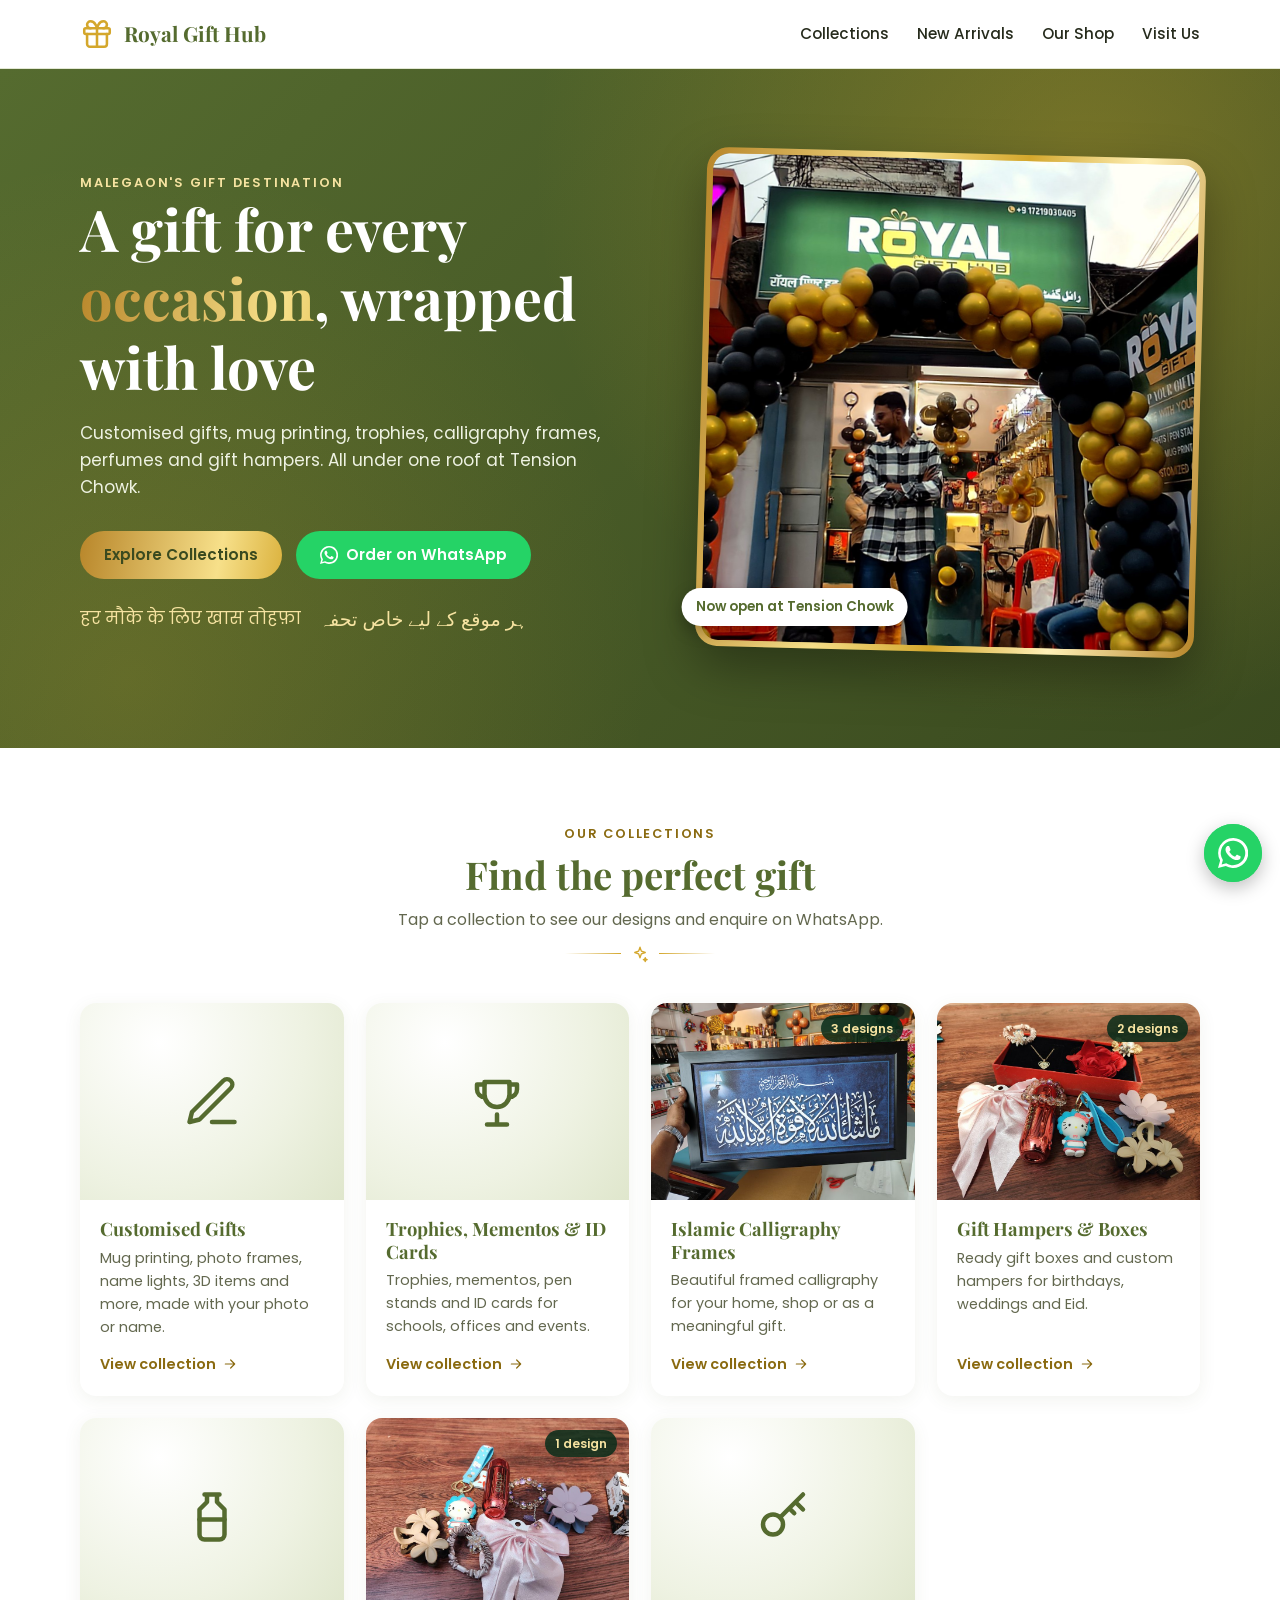
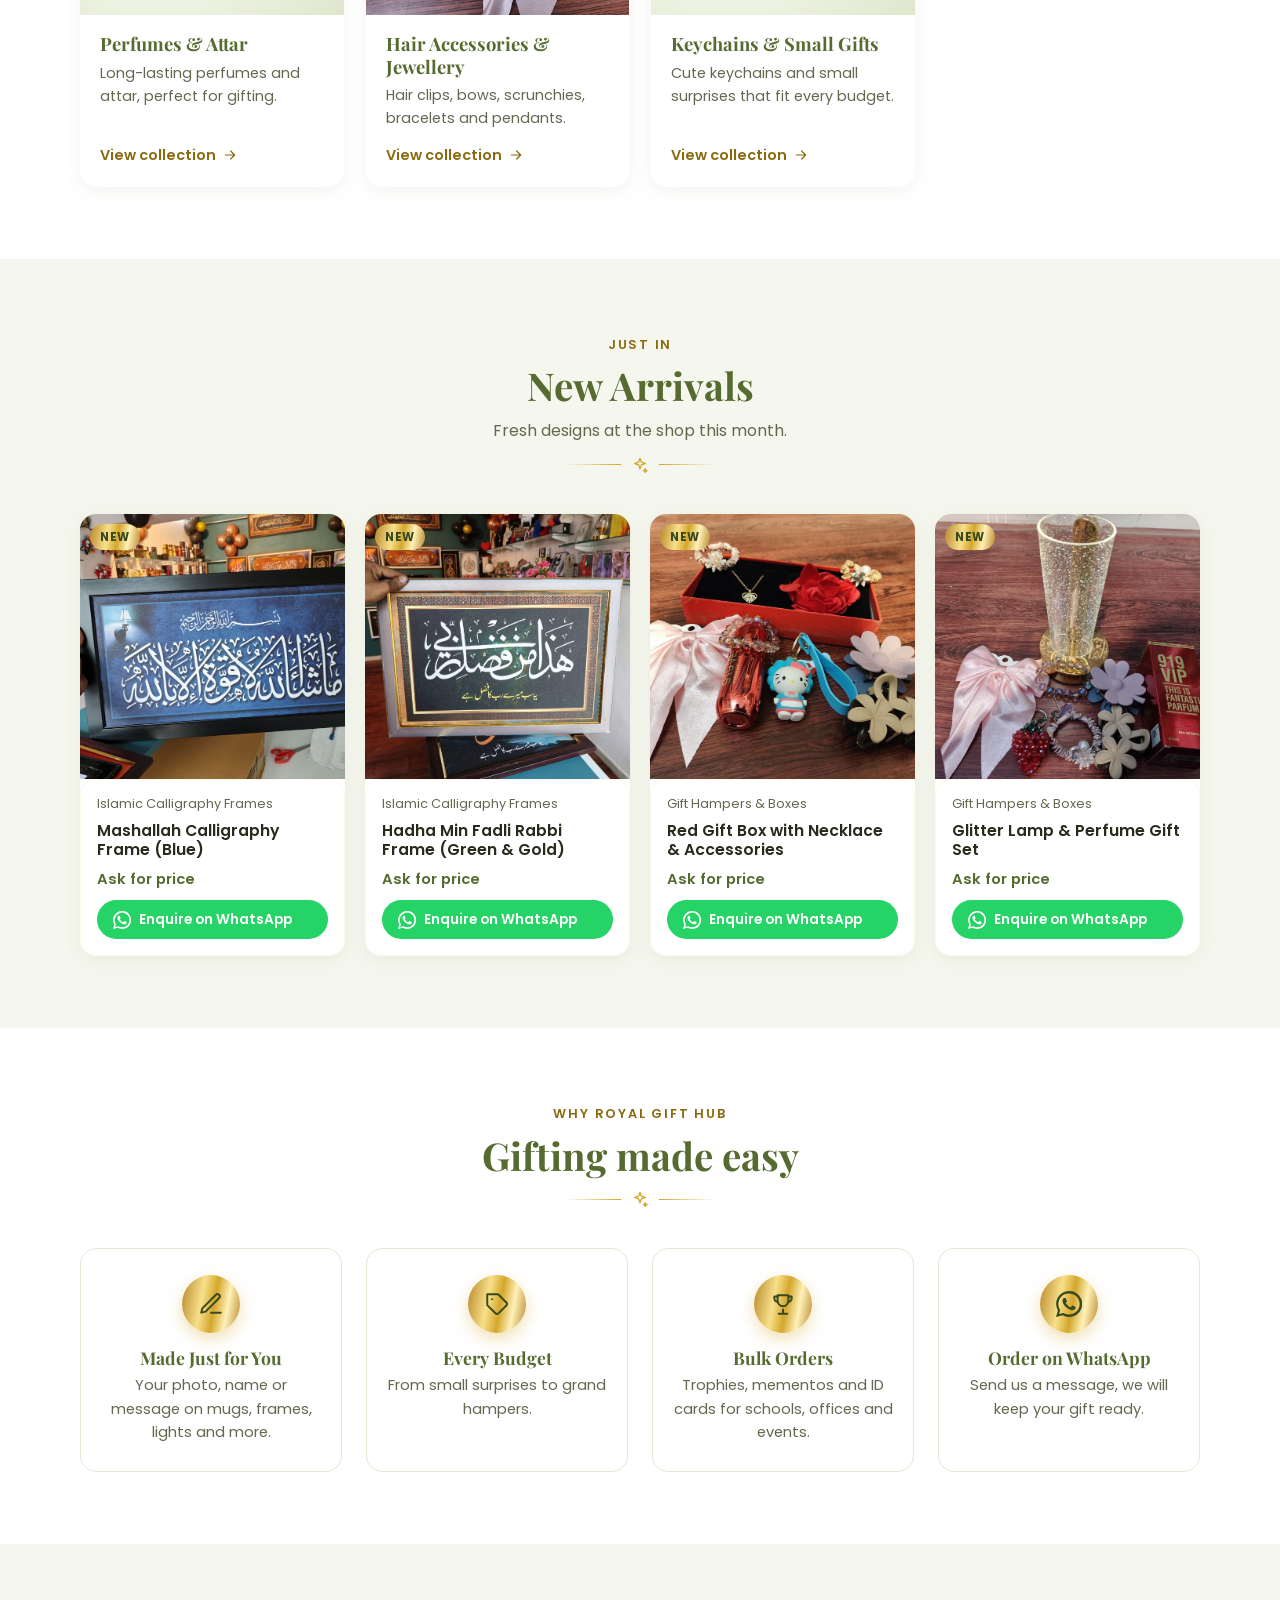
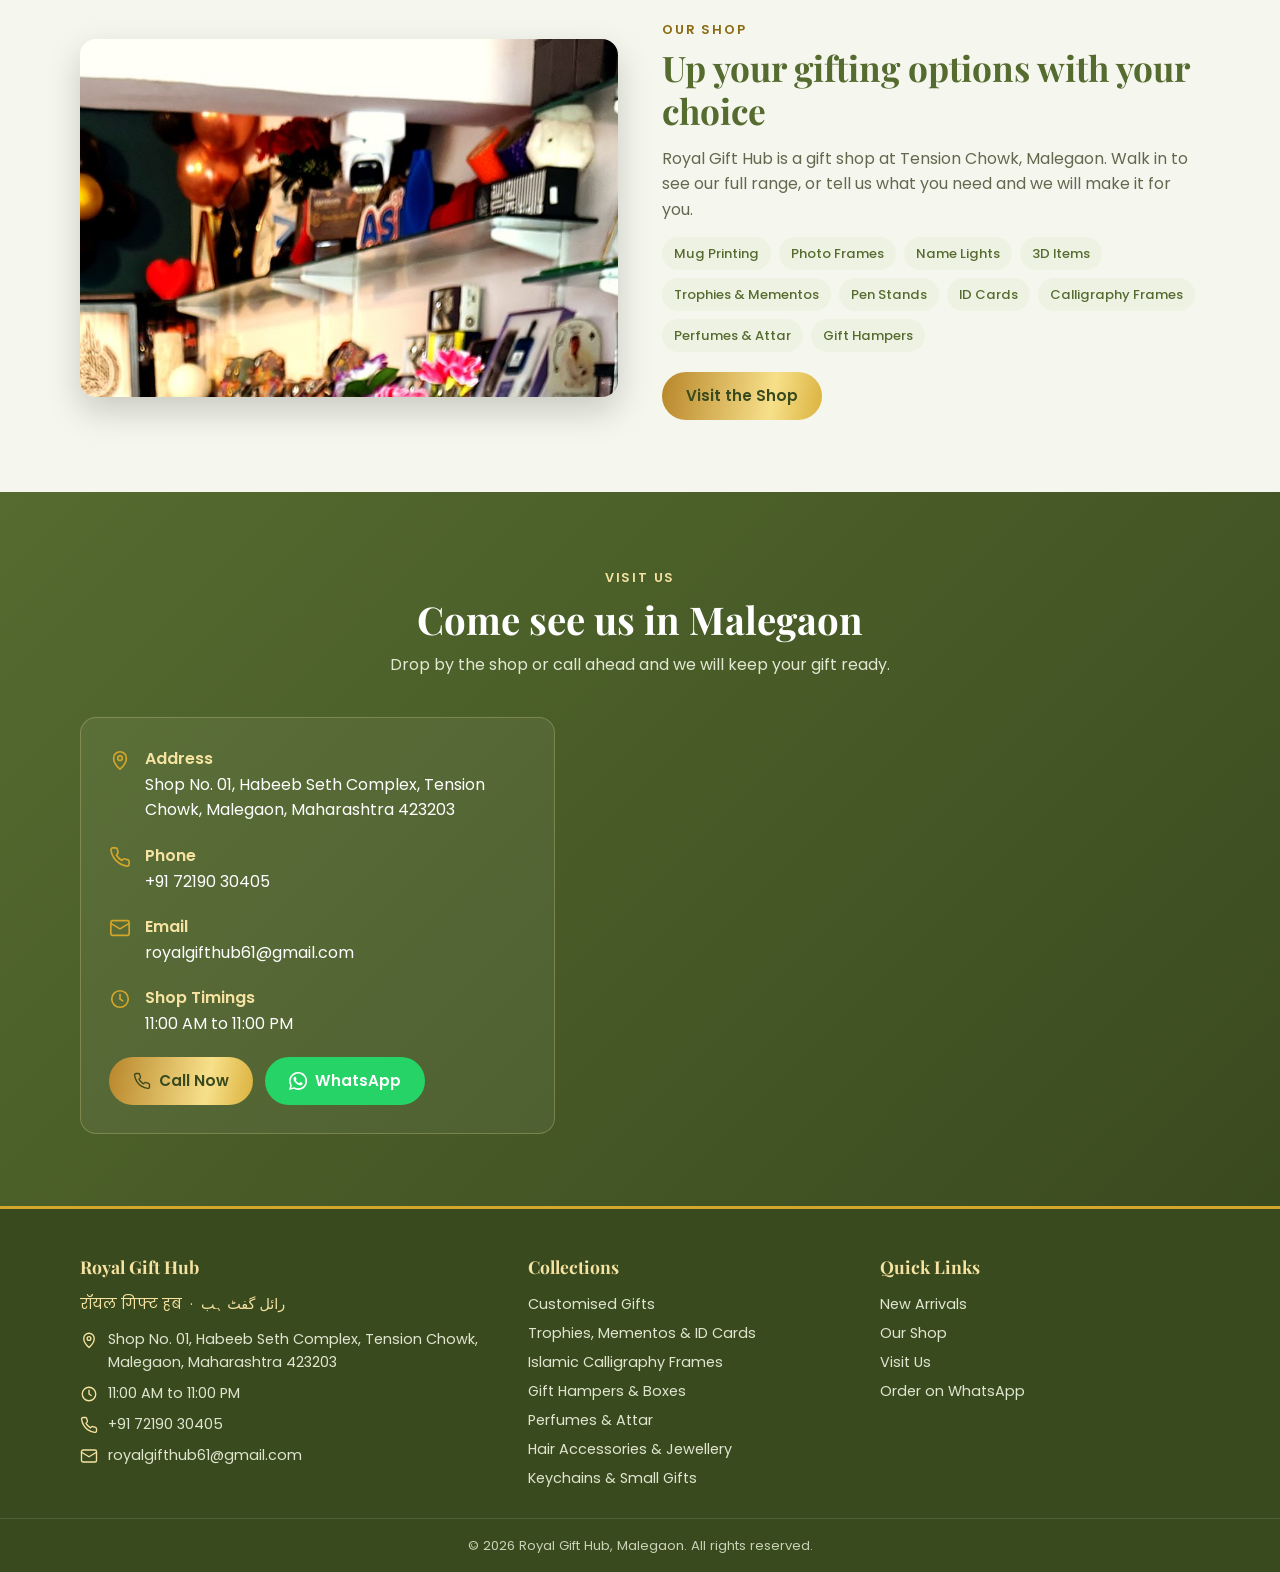
==== commit 50c63628: "Polish: favicon, readable gold text, SEO files, richer footer, 404 page - Favicon and phone home-scr" ====
--- a/index.html
+++ b/index.html
@@ -8,7 +8,12 @@
 <meta property="og:title" content="Royal Gift Hub, Malegaon">
 <meta property="og:description" content="Customised gifts, trophies, calligraphy frames, perfumes and gift hampers. Order on WhatsApp.">
 <meta property="og:image" content="https://royalgifthubmalegaon.github.io/images/og.jpg">
+<link rel="icon" href="assets/favicon.svg" type="image/svg+xml">
+<link rel="icon" href="assets/favicon-32.png" sizes="32x32" type="image/png">
+<link rel="apple-touch-icon" href="assets/apple-touch-icon.png">
 <meta name="theme-color" content="#556b2f">
+<link rel="canonical" href="https://royalgifthubmalegaon.github.io/">
+<meta property="og:url" content="https://royalgifthubmalegaon.github.io/">
 <link rel="preconnect" href="https://fonts.googleapis.com">
 <link rel="preconnect" href="https://fonts.gstatic.com" crossorigin>
 <link href="https://fonts.googleapis.com/css2?family=Playfair+Display:wght@600;700&family=Poppins:wght@400;500;600;700&display=swap" rel="stylesheet">
@@ -72,7 +77,7 @@
       <div class="features">
         <div class="feature reveal"><div class="ic" data-icon="i-pen"></div><h3>Made Just for You</h3><p>Your photo, name or message on mugs, frames, lights and more.</p></div>
         <div class="feature reveal"><div class="ic" data-icon="i-tag"></div><h3>Every Budget</h3><p>From small surprises to grand hampers.</p></div>
-        <div class="feature reveal"><div class="ic" data-icon="i-ribbon"></div><h3>Gift Wrapping</h3><p>Beautifully wrapped and ready to give.</p></div>
+        <div class="feature reveal"><div class="ic" data-icon="i-trophy"></div><h3>Bulk Orders</h3><p>Trophies, mementos and ID cards for schools, offices and events.</p></div>
         <div class="feature reveal"><div class="ic" data-icon="i-wa"></div><h3>Order on WhatsApp</h3><p>Send us a message, we will keep your gift ready.</p></div>
       </div>
     </div>
@@ -80,7 +85,7 @@
 
   <section id="shop" class="why">
     <div class="wrap about-grid">
-      <img class="reveal" src="images/shop-front.jpg" alt="Royal Gift Hub shop front with balloon arch" loading="lazy">
+      <img class="reveal" src="images/shop-inside.jpg" alt="Inside Royal Gift Hub: calligraphy frames, gifts and decor on display" loading="lazy">
       <div class="reveal">
         <span class="eyebrow">Our Shop</span>
         <h2>Up your gifting options with your choice</h2>
--- a/assets/style.css
+++ b/assets/style.css
@@ -3,6 +3,7 @@
   --green-dark: #3a4a1f;
   --gold: #d4a72c;
   --gold-light: #f6e3a1;
+  --gold-text: #8a6a10;
   --gold-grad: linear-gradient(100deg, #b8862a 0%, #f7e08a 35%, #d4a72c 55%, #fff1b8 75%, #b8862a 100%);
   --cream: #ffffff;
   --ink: #262b1c;
@@ -18,7 +19,7 @@
 .wrap { width: min(1120px, 100% - 32px); margin-inline: auto; }
 h1, h2, h3 { font-family: "Playfair Display", Georgia, serif; line-height: 1.2; }
 section { padding: 72px 0; }
-.eyebrow { color: var(--gold); font-weight: 600; letter-spacing: .14em; text-transform: uppercase; font-size: .8rem; }
+.eyebrow { color: var(--gold-text); font-weight: 600; letter-spacing: .14em; text-transform: uppercase; font-size: .8rem; }
 .section-head { text-align: center; max-width: 640px; margin: 0 auto 40px; }
 .section-head h2 { font-size: clamp(1.7rem, 4vw, 2.4rem); color: var(--green); margin: 6px 0 10px; }
 .section-head p { color: var(--muted); }
@@ -41,7 +42,7 @@
 .logo { display: flex; align-items: center; gap: 10px; font-family: "Playfair Display", serif; font-weight: 700; font-size: 1.3rem; color: var(--green); }
 .logo svg { width: 34px; height: 34px; color: var(--gold); }
 .nav ul { display: flex; gap: 28px; list-style: none; font-weight: 500; font-size: .95rem; }
-.nav ul a:hover { color: var(--gold); }
+.nav ul a:hover { color: var(--gold-text); }
 .menu-btn { display: none; background: none; border: 0; cursor: pointer; padding: 8px; }
 .menu-btn span { display: block; width: 24px; height: 2px; background: var(--green); margin: 5px 0; }
 
@@ -86,7 +87,7 @@
 .cat .body { padding: 18px 20px 20px; display: flex; flex-direction: column; flex: 1; }
 .cat h3 { font-size: 1.15rem; color: var(--green); margin-bottom: 6px; }
 .cat p { color: var(--muted); font-size: .9rem; flex: 1; }
-.cat .more { margin-top: 14px; color: var(--gold); font-weight: 600; font-size: .9rem; display: inline-flex; align-items: center; gap: 6px; }
+.cat .more { margin-top: 14px; color: var(--gold-text); font-weight: 600; font-size: .9rem; display: inline-flex; align-items: center; gap: 6px; }
 .cat .count { position: absolute; top: 12px; right: 12px; background: rgba(8,44,25,.85); color: var(--gold-light); font-size: .75rem; font-weight: 600; padding: 4px 10px; border-radius: 999px; }
 
 /* Products */
@@ -117,7 +118,7 @@
 
 /* Our shop */
 .about-grid { display: grid; grid-template-columns: 1fr 1fr; gap: 44px; align-items: center; }
-.about-grid img { border-radius: var(--radius); box-shadow: 0 14px 34px rgba(0,0,0,.18); }
+.about-grid img { width: 100%; aspect-ratio: 3/2; object-fit: cover; border-radius: var(--radius); box-shadow: 0 14px 34px rgba(0,0,0,.18); }
 .about-grid h2 { color: var(--green); font-size: clamp(1.6rem, 3.6vw, 2.2rem); margin: 6px 0 14px; }
 .about-grid p { color: var(--muted); margin-bottom: 14px; }
 .chips { display: flex; flex-wrap: wrap; gap: 8px; margin: 6px 0 20px; }
@@ -144,10 +145,22 @@
 .crumbs a:hover { text-decoration: underline; }
 .other-cats { display: flex; flex-wrap: wrap; gap: 10px; justify-content: center; }
 
-footer { background: var(--green-dark); color: #dfe5cf; text-align: center; padding: 28px 0; font-size: .88rem; border-top: 3px solid var(--gold); }
-footer .social { display: flex; justify-content: center; gap: 18px; margin-bottom: 10px; }
-footer .social a:hover { color: var(--gold); }
-footer .names { color: var(--gold-light); margin-bottom: 6px; }
+.hero .eyebrow, .visit .eyebrow, .page-hero .eyebrow { color: var(--gold-light); }
+
+footer { background: var(--green-dark); color: #dfe5cf; font-size: .9rem; border-top: 3px solid var(--gold); }
+.foot-grid { display: grid; grid-template-columns: 1.3fr 1fr 1fr; gap: 32px; padding: 44px 0 28px; }
+footer h4 { color: var(--gold-light); font-family: "Playfair Display", serif; font-size: 1.1rem; margin-bottom: 12px; }
+footer ul { list-style: none; display: grid; gap: 6px; }
+footer a:hover { color: var(--gold-light); text-decoration: underline; }
+footer .names { color: var(--gold-light); margin: 6px 0 12px; }
+footer .foot-row { display: flex; gap: 10px; margin-bottom: 8px; }
+footer .foot-row svg { width: 18px; height: 18px; flex: none; color: var(--gold-light); margin-top: 3px; }
+footer .copy { border-top: 1px solid rgba(255,255,255,.12); padding: 16px 0; text-align: center; font-size: .82rem; color: #c9d1b6; }
+
+/* 404 */
+.notfound { min-height: 60vh; display: grid; place-items: center; text-align: center; }
+.notfound h1 { color: var(--green); font-size: clamp(2rem, 6vw, 3rem); margin: 10px 0; }
+.notfound p { color: var(--muted); margin-bottom: 22px; }
 
 .wa-float { position: fixed; right: 18px; bottom: 18px; z-index: 60; width: 58px; height: 58px; border-radius: 50%; background: #25d366; display: grid; place-items: center; box-shadow: 0 6px 18px rgba(0,0,0,.25); }
 .wa-float::before { content: ""; position: absolute; inset: 0; border-radius: 50%; background: #25d366; animation: pulse 2.4s ease-out infinite; z-index: -1; }
@@ -168,6 +181,10 @@
   .hero-photo .tag { left: 12px; transform: none; }
   section { padding: 56px 0; }
   .hero { padding: 56px 0 72px; }
+  .offer { font-size: .78rem; padding: 6px 12px; }
+  .foot-grid { grid-template-columns: 1fr; gap: 24px; }
+  footer .copy { padding-bottom: 88px; }
+  .wa-float { width: 52px; height: 52px; right: 14px; bottom: 14px; }
 }
 @media (prefers-reduced-motion: reduce) {
   .shimmer, .offer, .sparkles i, .wa-float::before { animation: none; }
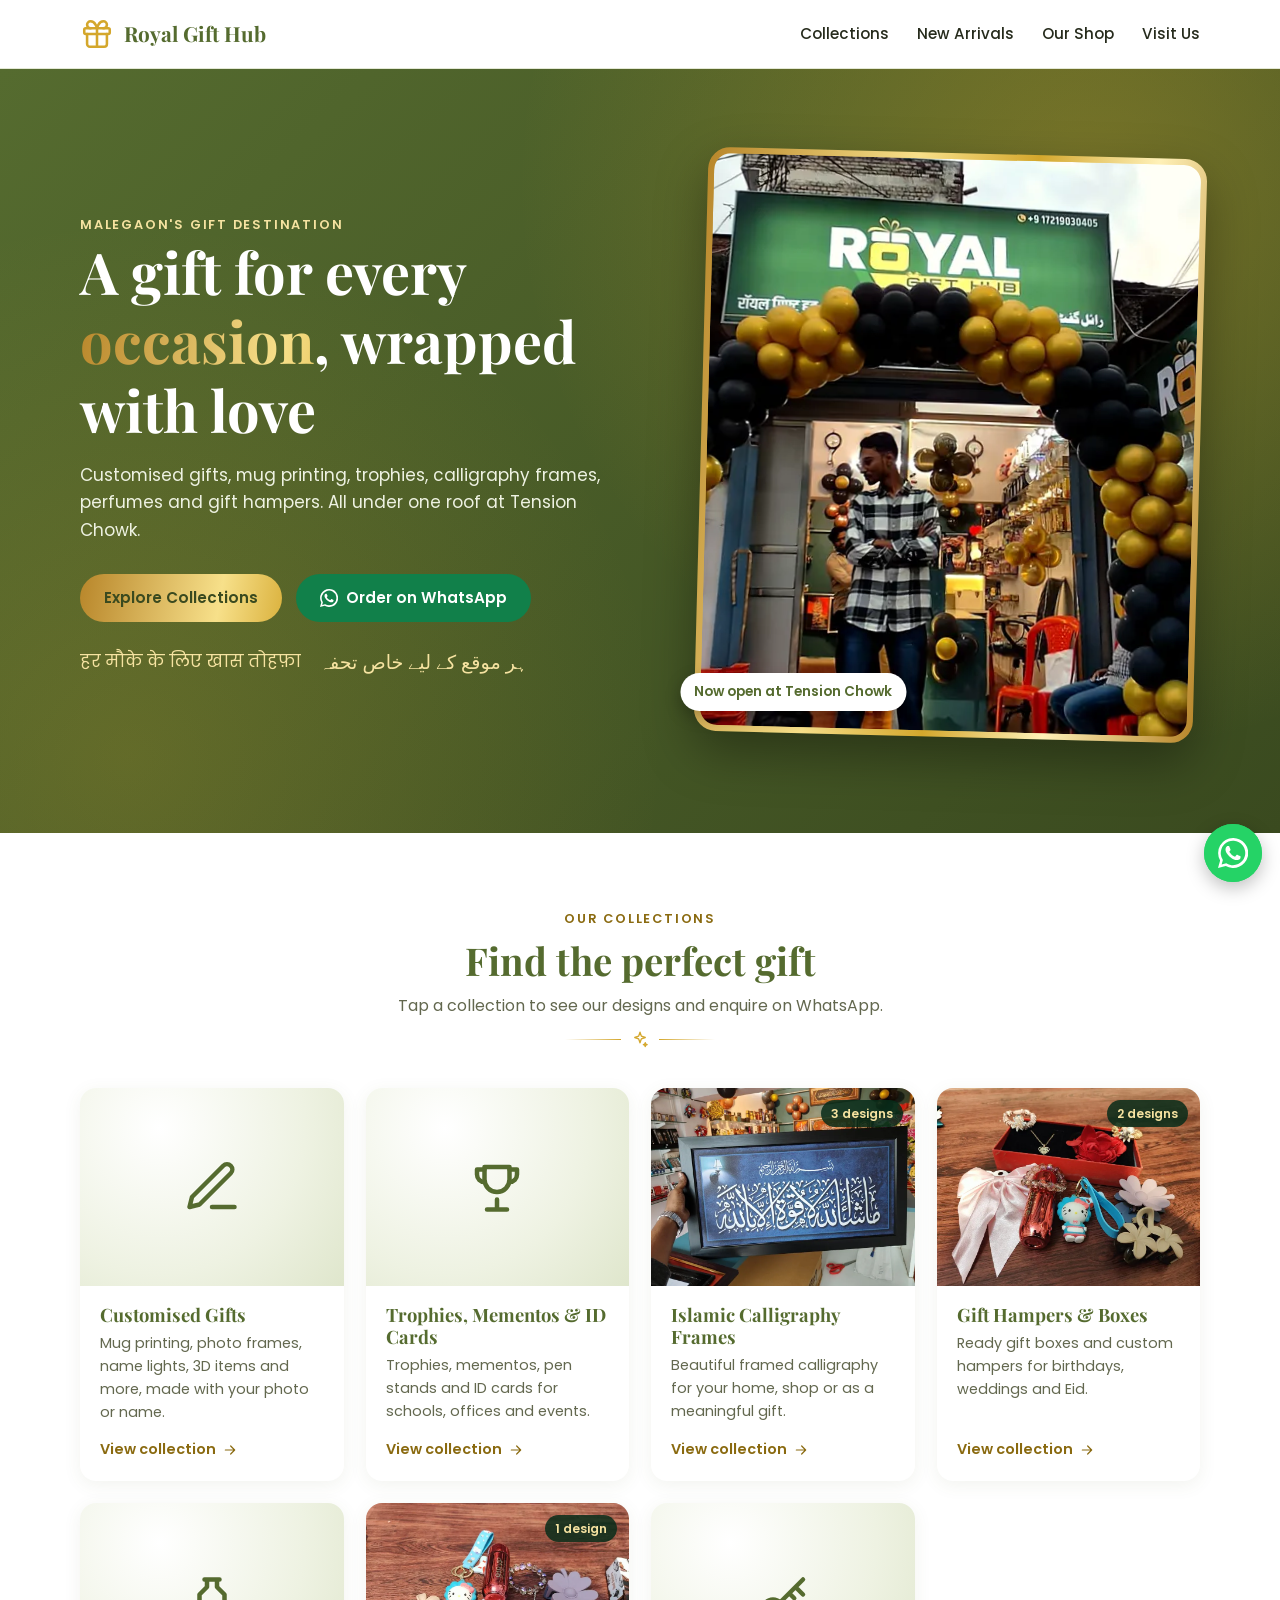
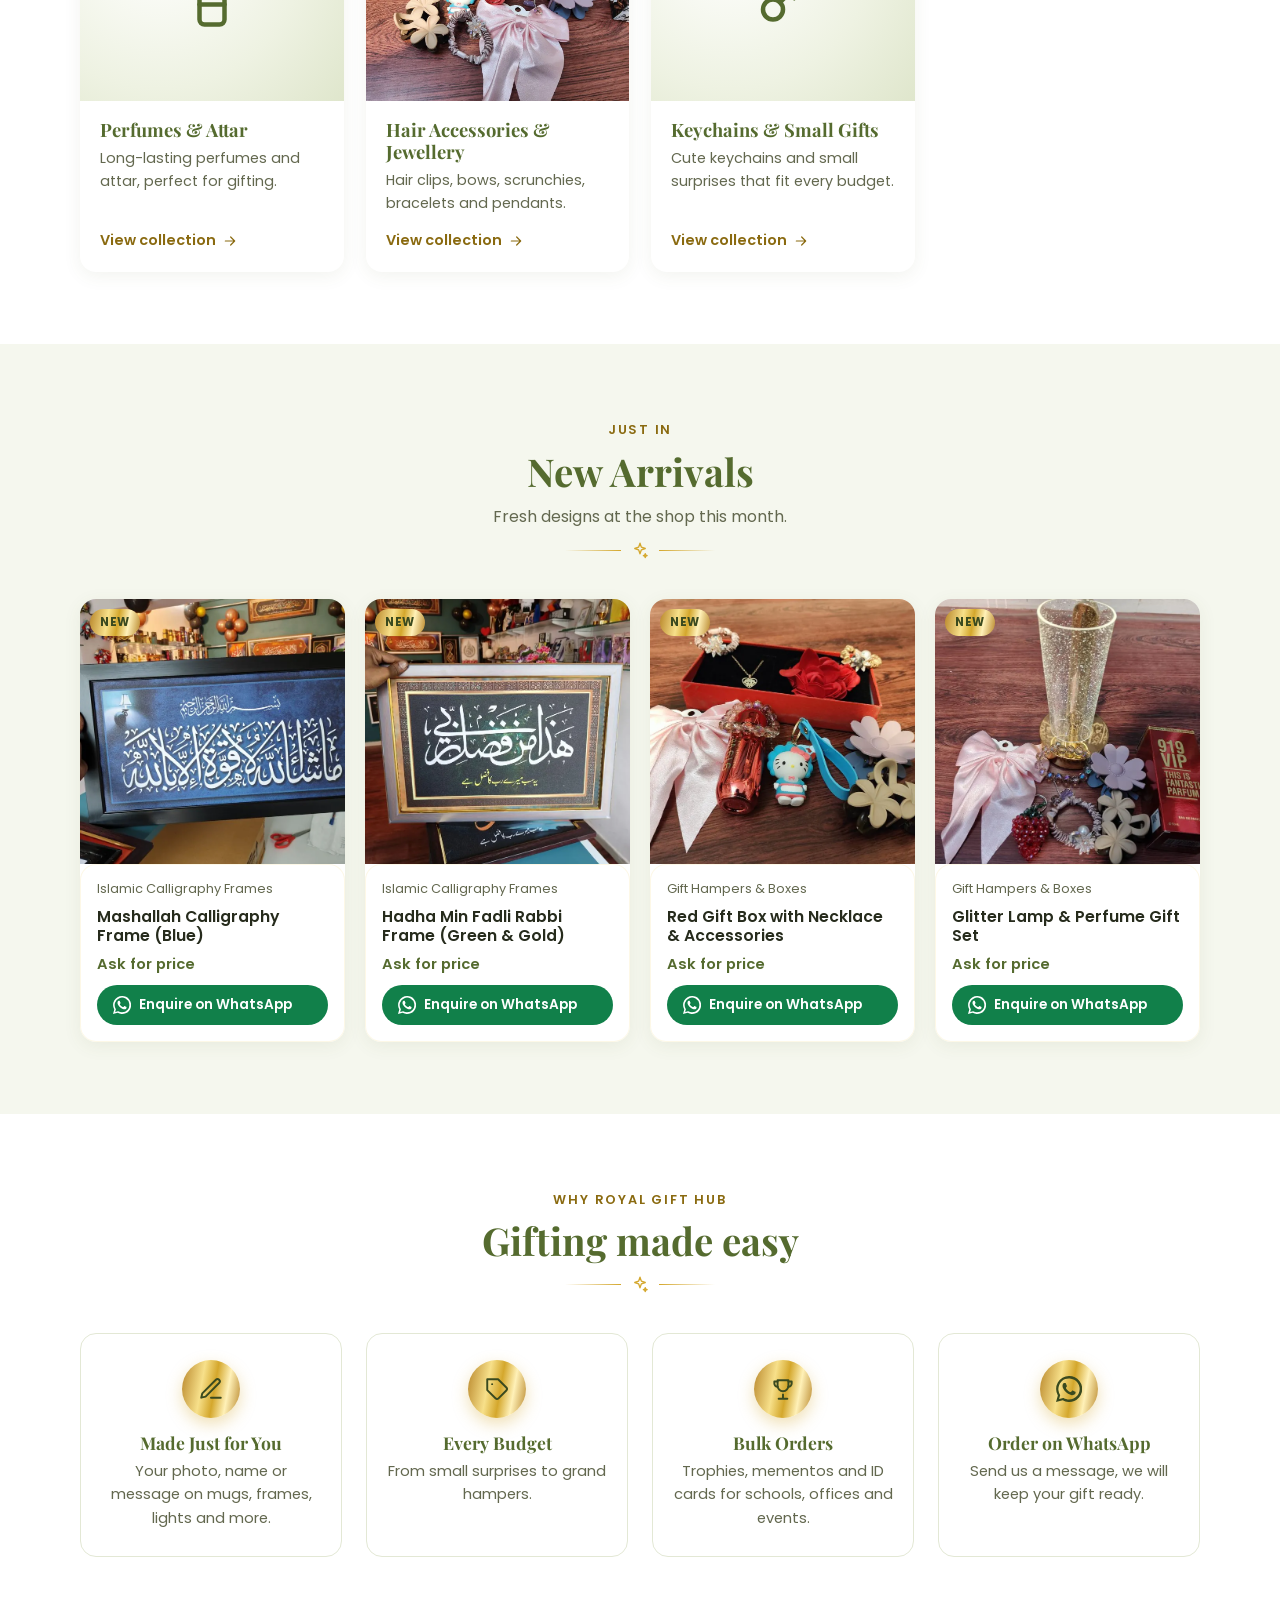
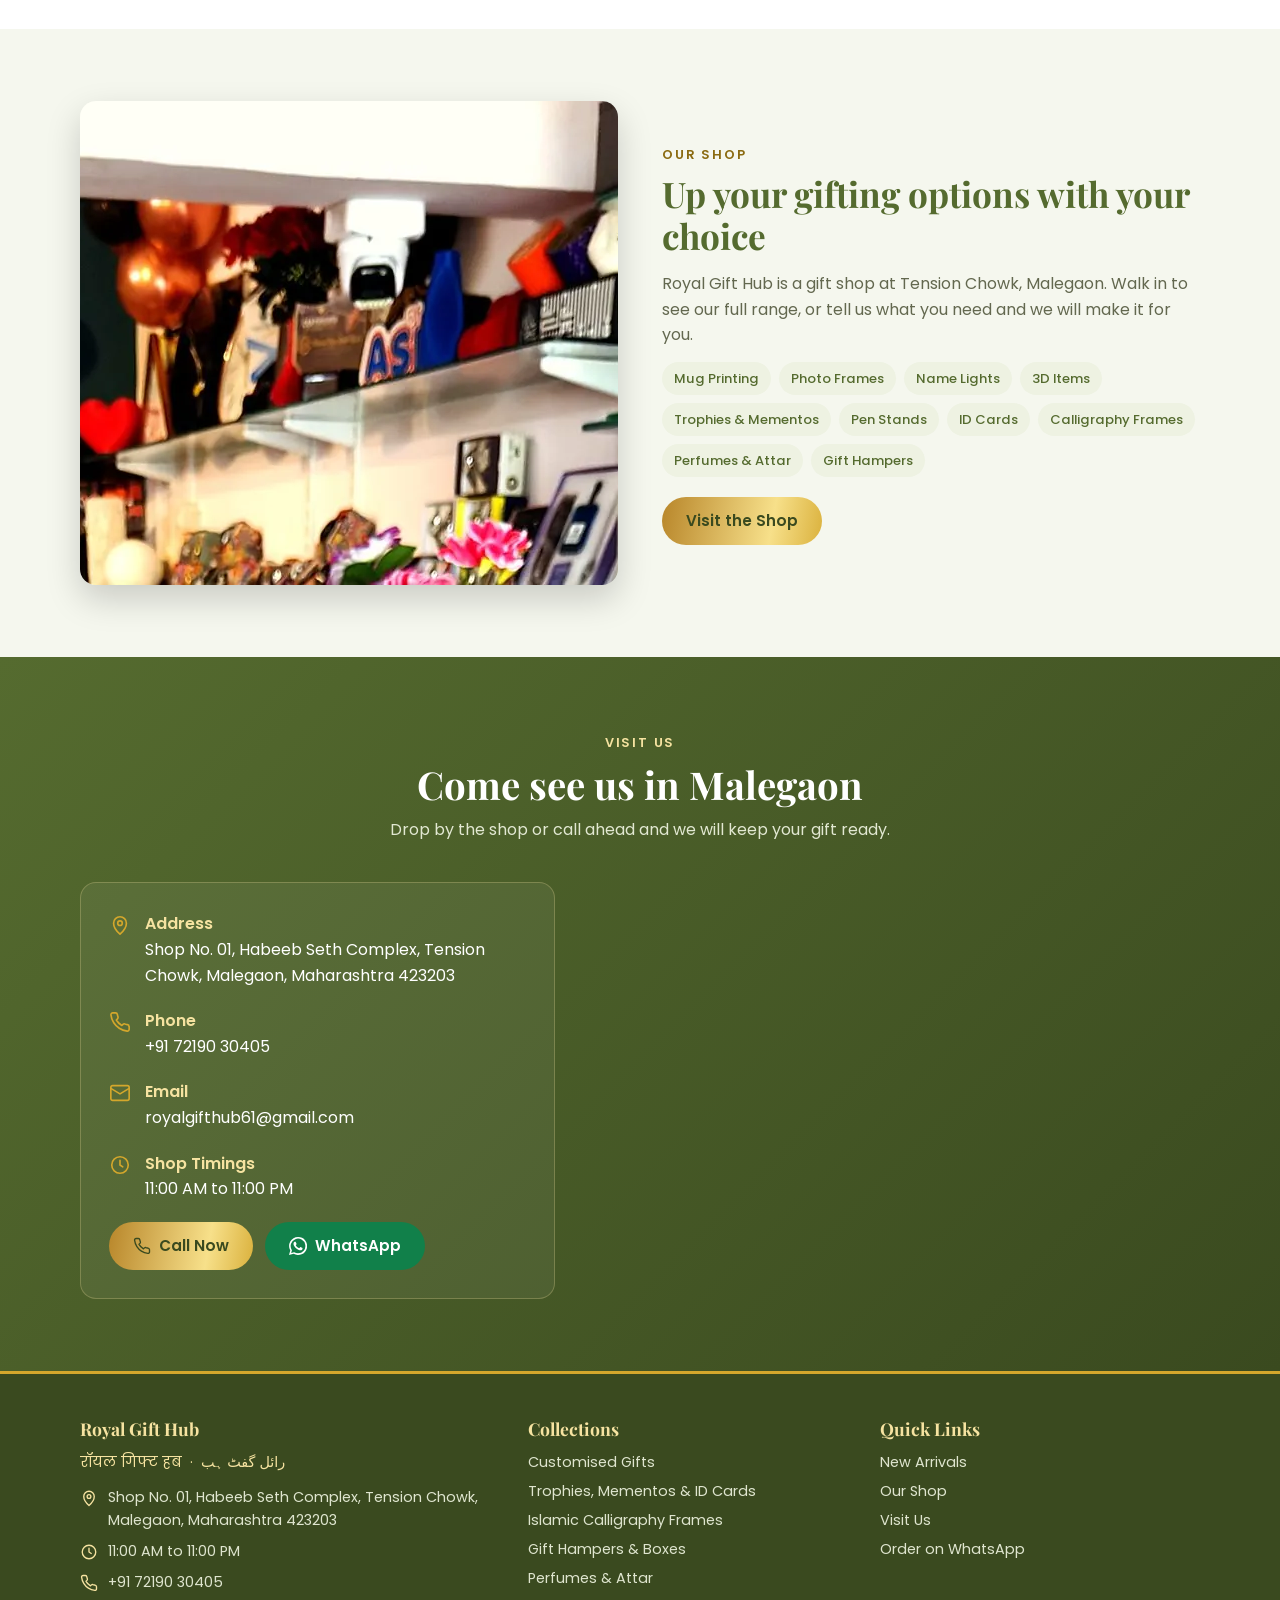
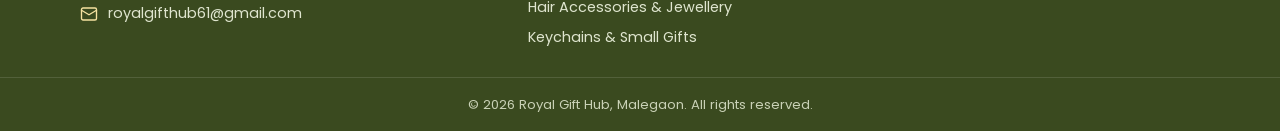
==== commit 2b107c98: "Speed and accessibility: WebP images, preloaded hero, no layout shift - WebP copies of all images, s" ====
--- a/index.html
+++ b/index.html
@@ -18,10 +18,10 @@
 <link rel="preconnect" href="https://fonts.gstatic.com" crossorigin>
 <link href="https://fonts.googleapis.com/css2?family=Playfair+Display:wght@600;700&family=Poppins:wght@400;500;600;700&display=swap" rel="stylesheet">
 <link rel="stylesheet" href="assets/style.css">
-<script src="assets/data.js"></script>
-<script src="assets/common.js"></script>
+<link rel="preload" as="image" type="image/webp" imagesrcset="images/shop-front-700.webp 700w, images/shop-front.webp 1400w" imagesizes="(max-width: 820px) 92vw, 480px" fetchpriority="high">
 </head>
 <body>
+<header id="site-header"></header>
 
 <main>
   <section class="hero" id="hero">
@@ -37,7 +37,7 @@
         <div class="names"><span>हर मौके के लिए खास तोहफ़ा</span><span lang="ur" dir="rtl">ہر موقع کے لیے خاص تحفہ</span></div>
       </div>
       <div class="hero-photo">
-        <img src="images/shop-front.jpg" alt="Royal Gift Hub shop front at Tension Chowk, Malegaon">
+        <picture><source type="image/webp" srcset="images/shop-front-700.webp 700w, images/shop-front.webp 1400w" sizes="(max-width: 820px) 92vw, 480px"><img src="images/shop-front-700.jpg" srcset="images/shop-front-700.jpg 700w, images/shop-front.jpg 1400w" sizes="(max-width: 820px) 92vw, 480px" width="700" height="572" fetchpriority="high" alt="Royal Gift Hub shop front at Tension Chowk, Malegaon"></picture>
         <span class="tag">Now open at Tension Chowk</span>
       </div>
     </div>
@@ -85,7 +85,7 @@
 
   <section id="shop" class="why">
     <div class="wrap about-grid">
-      <img class="reveal" src="images/shop-inside.jpg" alt="Inside Royal Gift Hub: calligraphy frames, gifts and decor on display" loading="lazy">
+      <picture class="reveal"><source srcset="images/shop-inside.webp" type="image/webp"><img src="images/shop-inside.jpg" alt="Inside Royal Gift Hub: calligraphy frames, gifts and decor on display" width="1400" height="484" loading="lazy"></picture>
       <div class="reveal">
         <span class="eyebrow">Our Shop</span>
         <h2>Up your gifting options with your choice</h2>
@@ -124,6 +124,8 @@
   </section>
 </main>
 
+<script src="assets/data.js"></script>
+<script src="assets/common.js"></script>
 <script>
   renderLayout();
   addSparkles(document.getElementById("hero"), 22);
@@ -133,7 +135,7 @@
     const count = c.products.length;
     return `<a class="cat reveal" href="category.html?c=${c.key}">
       ${count ? `<span class="count">${count} design${count > 1 ? "s" : ""}</span>` : ""}
-      <div class="thumb">${cover ? `<img src="${esc(cover.image)}" alt="${esc(c.title)}" loading="lazy">` : icon(c.icon)}</div>
+      <div class="thumb">${cover ? picture(cover.image, c.title) : icon(c.icon)}</div>
       <div class="body"><h3>${esc(c.title)}</h3><p>${esc(c.text)}</p><span class="more">View collection ${icon("i-arrow").replace("<svg", '<svg width="16" height="16"')}</span></div>
     </a>`;
   }).join("");
--- a/assets/style.css
+++ b/assets/style.css
@@ -15,6 +15,8 @@
 html { scroll-behavior: smooth; }
 body { font-family: "Poppins", system-ui, sans-serif; color: var(--ink); background: var(--cream); line-height: 1.6; }
 img { max-width: 100%; display: block; }
+picture { display: contents; }
+.about-grid picture { display: block; }
 a { color: inherit; text-decoration: none; }
 .wrap { width: min(1120px, 100% - 32px); margin-inline: auto; }
 h1, h2, h3 { font-family: "Playfair Display", Georgia, serif; line-height: 1.2; }
@@ -37,7 +39,7 @@
 .offer a { text-decoration: underline; }
 
 /* Header */
-header { position: sticky; top: 0; z-index: 50; background: rgba(255,255,255,.96); backdrop-filter: blur(8px); border-bottom: 1px solid #e3e8d5; }
+header { min-height: 69px; position: sticky; top: 0; z-index: 50; background: rgba(255,255,255,.96); backdrop-filter: blur(8px); border-bottom: 1px solid #e3e8d5; }
 .nav { position: relative; display: flex; align-items: center; justify-content: space-between; height: 68px; }
 .logo { display: flex; align-items: center; gap: 10px; font-family: "Playfair Display", serif; font-weight: 700; font-size: 1.3rem; color: var(--green); }
 .logo svg { width: 34px; height: 34px; color: var(--gold); }
@@ -50,7 +52,7 @@
 .btn:hover { transform: translateY(-2px); box-shadow: 0 8px 20px rgba(0,0,0,.18); }
 .btn-gold { background: var(--gold-grad); background-size: 200% auto; color: var(--green-dark); }
 .btn-gold:hover { background-position: right center; }
-.btn-wa { background: #25d366; color: #fff; }
+.btn-wa { background: #11804a; color: #fff; }
 .btn-ghost { border: 1.5px solid var(--gold); color: var(--green); background: transparent; }
 .btn svg { width: 18px; height: 18px; }
 .btn-sm { padding: 9px 16px; font-size: .85rem; }
@@ -149,7 +151,7 @@
 
 footer { background: var(--green-dark); color: #dfe5cf; font-size: .9rem; border-top: 3px solid var(--gold); }
 .foot-grid { display: grid; grid-template-columns: 1.3fr 1fr 1fr; gap: 32px; padding: 44px 0 28px; }
-footer h4 { color: var(--gold-light); font-family: "Playfair Display", serif; font-size: 1.1rem; margin-bottom: 12px; }
+footer .foot-title { color: var(--gold-light); font-family: "Playfair Display", serif; font-size: 1.1rem; margin-bottom: 12px; }
 footer ul { list-style: none; display: grid; gap: 6px; }
 footer a:hover { color: var(--gold-light); text-decoration: underline; }
 footer .names { color: var(--gold-light); margin: 6px 0 12px; }
